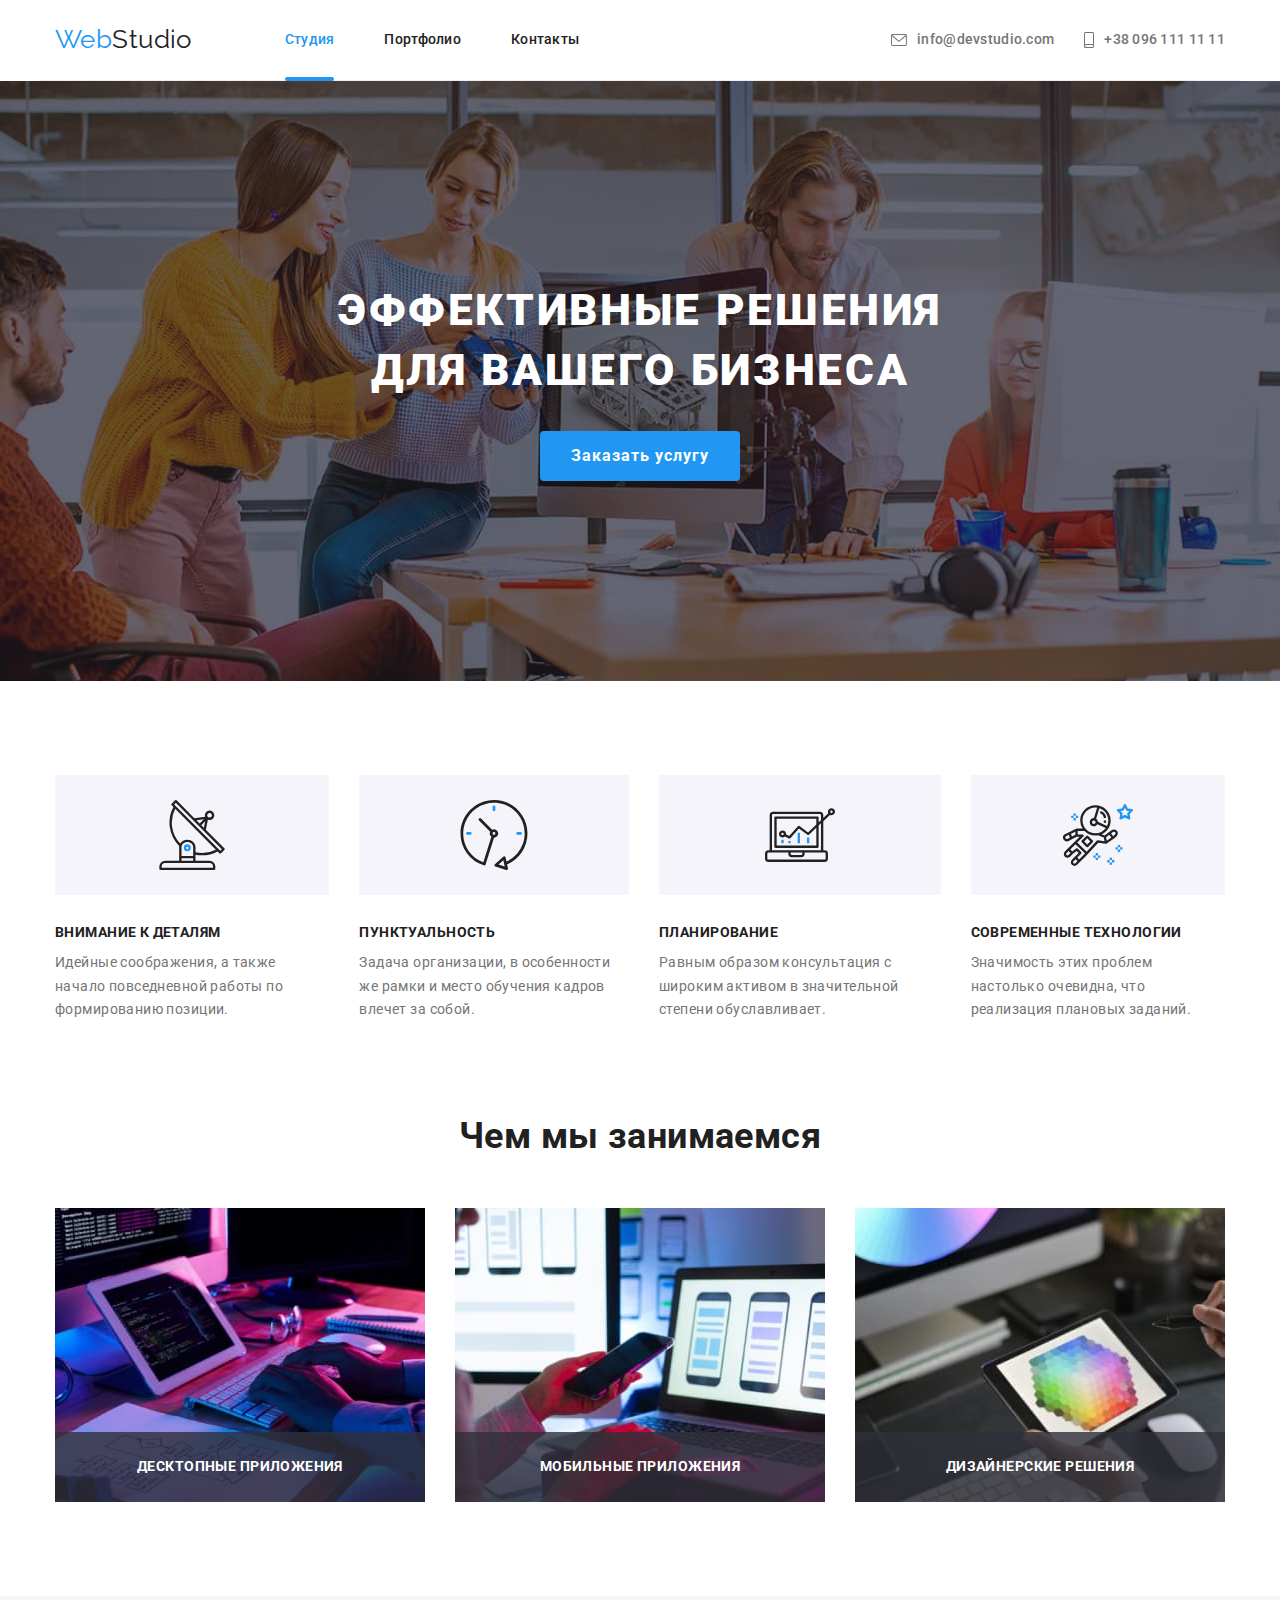
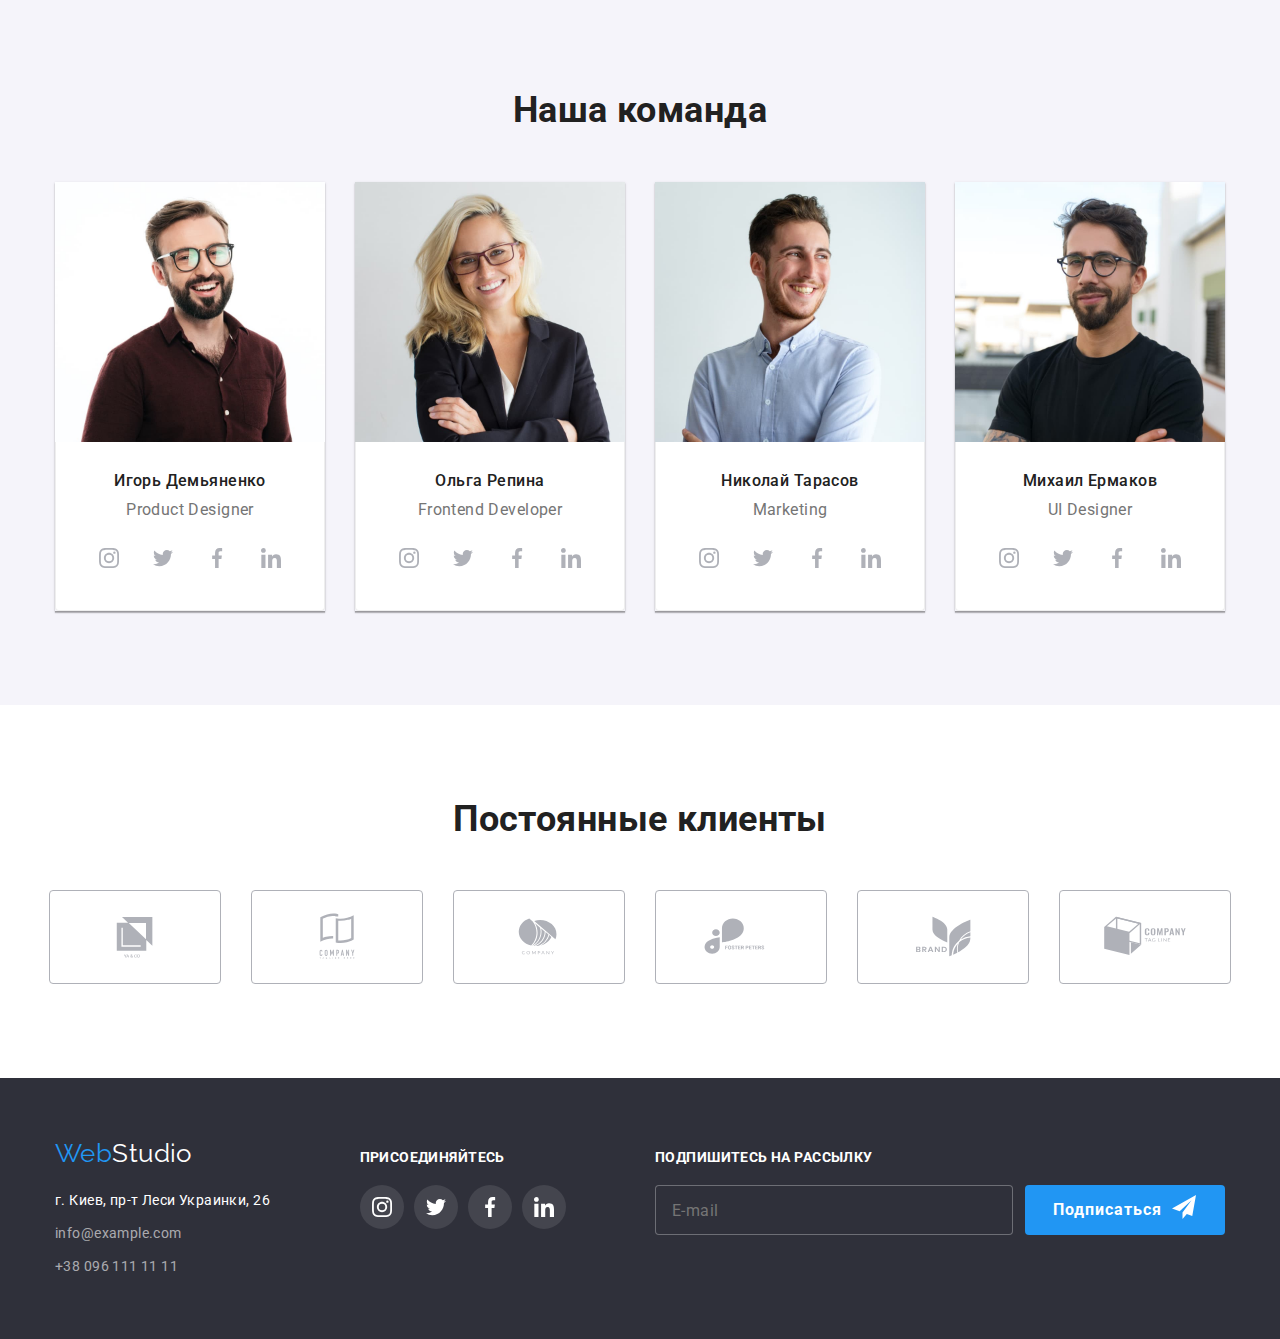
==== index.html @ 9ead5c10 "bem" ====
<!DOCTYPE html>
<html lang="ru">
  <head>
    <meta charset="UTF-8" />
    <meta http-equiv="X-UA-Compatible" content="IE=edge" />
    <meta name="viewport" content="width=device-width, initial-scale=1.0" />
    <title>Студия</title>
    <!-- Шрифты -->
    <link rel="preconnect" href="https://fonts.googleapis.com" />
    <link rel="preconnect" href="https://fonts.gstatic.com" crossorigin />
    <link
      href="https://fonts.googleapis.com/css2?family=Raleway:wght@700&family=Roboto:wght@400;500;700;900&display=swap"
      rel="stylesheet"
    />
    <!-- Нормализация -->
    <link
      rel="stylesheet"
      href="https://cdnjs.cloudflare.com/ajax/libs/modern-normalize/1.1.0/modern-normalize.min.css"
    />
    <!-- Стили -->
    <link rel="stylesheet" href="./css/styles.css" />
  </head>
  <body>
    <header>
      <div class="container page__header">
        <nav class="nav">
          <a href="./index.html" class="header__logo logo"
            >Web<span class="header__studio">Studio </span>
          </a>
          <ul class="nav__list">
            <li class="nav__item">
              <a href="./index.html" class="nav__link current">Студия</a>
            </li>
            <li class="nav__item">
              <a href="./portfolio.html" class="nav__link">Портфолио</a>
            </li>
            <li class="nav__item">
              <a href="#" class="nav__link">Контакты</a>
            </li>
          </ul>
        </nav>
        <ul class="contact">
          <li class="contact__item">
            <a class="contact__link" href="mailto:info@devstudio.com">
              <svg class="contact__icon" width="16" height="12">
                <use href="./images/icons.svg#icon-envelope"></use>
              </svg>
              info@devstudio.com</a
            >
          </li>
          <li class="contact__item">
            <a class="contact__link" href="tel:+380961111111">
              <svg class="contact__icon" width="10" height="16">
                <use href="./images/icons.svg#icon-sphone"></use>
              </svg>
              +38 096 111 11 11</a
            >
          </li>
        </ul>
      </div>
    </header>
    <main>
      <section class="section hero">
        <h1 class="hero__title">Эффективные решения для вашего бизнеса</h1>
        <button class="button__order button" data-modal-open type="button">
          Заказать услугу
        </button>
      </section>
      <section class="section peculiarities">
        <div class="container">
          <h2 class="visually-hidden">Особенности</h2>
          <!-- скрыт заголовок -->
          <ul class="peculiarities__list">
            <li class="peculiarities__item">
              <div class="peculiarities__box">
                <svg width="70" height="70">
                  <use href="./images/icons.svg#icon-antenna"></use>
                </svg>
              </div>
              <h3 class="peculiarities__title">Внимание к деталям</h3>
              <p class="peculiarities__par">
                Идейные соображения, а также начало повседневной работы по
                формированию позиции.
              </p>
            </li>

            <li class="peculiarities__item">
              <div class="peculiarities__box">
                <svg width="70" height="70">
                  <use href="./images/icons.svg#icon-clock"></use>
                </svg>
              </div>
              <h3 class="peculiarities__title">Пунктуальность</h3>
              <p class="peculiarities__par">
                Задача организации, в особенности же рамки и место обучения
                кадров влечет за собой.
              </p>
            </li>

            <li class="peculiarities__item">
              <div class="peculiarities__box">
                <svg width="70" height="70">
                  <use href="./images/icons.svg#icon-diagram"></use>
                </svg>
              </div>
              <h3 class="peculiarities__title">Планирование</h3>
              <p class="peculiarities__par">
                Равным образом консультация с широким активом в значительной
                степени обуславливает.
              </p>
            </li>

            <li class="peculiarities__item">
              <div class="peculiarities__box">
                <svg width="70" height="70">
                  <use href="./images/icons.svg#icon-astronaut"></use>
                </svg>
              </div>
              <h3 class="peculiarities__title">Современные технологии</h3>
              <p class="peculiarities__par">
                Значимость этих проблем настолько очевидна, что реализация
                плановых заданий.
              </p>
            </li>
          </ul>
        </div>
      </section>
      <section class="section">
        <div class="container">
          <h2 class="title">Чем мы занимаемся</h2>
          <ul class="doing__list">
            <li class="doing__item">
              <div class="doing__thumb">
                <img
                  src="./images/one.jpg"
                  alt="крупный план, изображение, программист работающий в офисе"
                  width="370"
                />
                <div class="doing__caption">
                  <h3 class="doing__name">Десктопные приложения</h3>
                </div>
              </div>
            </li>

            <li class="doing__item">
              <div class="doing__thumb">
                <img
                  src="./images/two.jpg"
                  alt="дизайнеры разрабатывают приложение на смартфоны"
                  width="370"
                />
                <div class="doing__caption">
                  <h3 class="doing__name">Мобильные приложения</h3>
                </div>
              </div>
            </li>
            <li class="doing__item">
              <div class="doing__thumb">
                <img
                  src="./images/three.jpg"
                  alt="креативный художник с работает выбором цвета на планшете"
                  width="370"
                />
                <div class="doing__caption">
                  <h3 class="doing__name">Дизайнерские решения</h3>
                </div>
              </div>
            </li>
          </ul>
        </div>
      </section>
      <section class="section employee">
        <div class="container">
          <h2 class="title">Наша команда</h2>
          <ul class="employee__list">
            <li class="employee__item">
              <img src="./images/person-one.jpg" alt="фото" width="270" />
              <div class="employee__caption">
                <h3 class="employee__name">Игорь Демьяненко</h3>
                <p class="employee__position">Product Designer</p>

                <ul class="social__list">
                  <li class="social__item">
                    <a class="social__link" href="#">
                      <svg class="social__icon instagram">
                        <use href="./images/icons.svg#icon-instagram"></use>
                      </svg>
                    </a>
                  </li>
                  <li class="social__item">
                    <a class="social__link" href="#">
                      <svg class="social__icon twitter">
                        <use href="./images/icons.svg#icon-twitter"></use>
                      </svg>
                    </a>
                  </li>
                  <li class="social__item">
                    <a class="social__link" href="#">
                      <svg class="social__icon facebook">
                        <use href="./images/icons.svg#icon-facebook"></use>
                      </svg>
                    </a>
                  </li>
                  <li class="social__item">
                    <a class="social__link" href="#">
                      <svg class="social__icon linkedin">
                        <use href="./images/icons.svg#icon-linkedin"></use>
                      </svg>
                    </a>
                  </li>
                </ul>
              </div>
            </li>
            <li class="employee__item">
              <img src="./images/person-two.jpg" alt="фото" width="270" />
              <div class="employee__caption">
                <h3 class="employee__name">Ольга Репина</h3>
                <p class="employee__position">Frontend Developer</p>
                <ul class="social__list">
                  <li class="social__item">
                    <a class="social__link" href="#">
                      <svg class="social__icon instagram">
                        <use href="./images/icons.svg#icon-instagram"></use>
                      </svg>
                    </a>
                  </li>
                  <li class="social__item">
                    <a class="social__link" href="#">
                      <svg class="social__icon twitter">
                        <use href="./images/icons.svg#icon-twitter"></use>
                      </svg>
                    </a>
                  </li>
                  <li class="social__item">
                    <a class="social__link" href="#">
                      <svg class="social__icon facebook">
                        <use href="./images/icons.svg#icon-facebook"></use>
                      </svg>
                    </a>
                  </li>
                  <li class="social__item">
                    <a class="social__link" href="#">
                      <svg class="social__icon linkedin">
                        <use href="./images/icons.svg#icon-linkedin"></use>
                      </svg>
                    </a>
                  </li>
                </ul>
              </div>
            </li>
            <li class="employee__item">
              <img src="./images/person-three.jpg" alt="фото" width="270" />
              <div class="employee__caption">
                <h3 class="employee__name">Николай Тарасов</h3>
                <p class="employee__position">Marketing</p>
                <ul class="social__list">
                  <li class="social__item">
                    <a class="social__link" href="#">
                      <svg class="social__icon instagram">
                        <use href="./images/icons.svg#icon-instagram"></use>
                      </svg>
                    </a>
                  </li>
                  <li class="social__item">
                    <a class="social__link" href="#">
                      <svg class="social__icon twitter">
                        <use href="./images/icons.svg#icon-twitter"></use>
                      </svg>
                    </a>
                  </li>
                  <li class="social__item">
                    <a class="social__link" href="#">
                      <svg class="social__icon facebook">
                        <use href="./images/icons.svg#icon-facebook"></use>
                      </svg>
                    </a>
                  </li>
                  <li class="social__item">
                    <a class="social__link" href="#">
                      <svg class="social__icon linkedin">
                        <use href="./images/icons.svg#icon-linkedin"></use>
                      </svg>
                    </a>
                  </li>
                </ul>
              </div>
            </li>
            <li class="employee__item">
              <img src="./images/person-four.jpg" alt="фото" width="270" />
              <div class="employee__caption">
                <h3 class="employee__name">Михаил Ермаков</h3>
                <p class="employee__position">UI Designer</p>
                <ul class="social__list">
                  <li class="social__item">
                    <a class="social__link" href="#">
                      <svg class="social__icon instagram">
                        <use href="./images/icons.svg#icon-instagram"></use>
                      </svg>
                    </a>
                  </li>
                  <li class="social__item">
                    <a class="social__link" href="#">
                      <svg class="social__icon twitter">
                        <use href="./images/icons.svg#icon-twitter"></use>
                      </svg>
                    </a>
                  </li>
                  <li class="social__item">
                    <a class="social__link" href="#">
                      <svg class="social__icon facebook">
                        <use href="./images/icons.svg#icon-facebook"></use>
                      </svg>
                    </a>
                  </li>
                  <li class="social__item">
                    <a class="social__link" href="#">
                      <svg class="social__icon linkedin">
                        <use href="./images/icons.svg#icon-linkedin"></use>
                      </svg>
                    </a>
                  </li>
                </ul>
              </div>
            </li>
          </ul>
        </div>
      </section>
      <section class="section client">
        <h2 class="title">Постоянные клиенты</h2>
        <ul class="client__list">
          <li class="client__item">
            <a class="client__link" href="#">
              <svg class="client__icon">
                <use href="./images/icons.svg#icon-logo-one"></use>
              </svg>
            </a>
          </li>
          <li class="client__item">
            <a class="client__link" href="#">
              <svg class="client__icon">
                <use href="./images/icons.svg#icon-logo-two"></use>
              </svg>
            </a>
          </li>
          <li class="client__item">
            <a class="client__link" href="#">
              <svg class="client__icon">
                <use href="./images/icons.svg#icon-logo-three"></use>
              </svg>
            </a>
          </li>
          <li class="client__item">
            <a class="client__link" href="#">
              <svg class="client__icon">
                <use href="./images/icons.svg#icon-logo-five"></use>
              </svg>
            </a>
          </li>
          <li class="client__item">
            <a class="client__link" href="#">
              <svg class="client__icon">
                <use href="./images/icons.svg#icon-logo-four"></use>
              </svg>
            </a>
          </li>
          <li class="client__item">
            <a class="client__link" href="#">
              <svg class="client__icon">
                <use href="./images/icons.svg#icon-logo-six"></use>
              </svg>
            </a>
          </li>
        </ul>
      </section>
    </main>
    <footer class="section footer">
      <div class="container basement">
        <div class="info">
          <a href="./index.html" class="logo"
            >Web<span class="basement-studio">Studio</span>
          </a>
          <address>
            <ul class="info__list">
              <li class="info__item">
                <a
                  class="info__link"
                  href="https://goo.gl/maps/kv4M4T3cow1a3KDr5"
                  >г. Киев, пр-т Леси Украинки, 26</a
                >
              </li>
              <li class="info__item">
                <a class="info__contact" href="mailto:info@example.com"
                  >info@example.com</a
                >
              </li>
              <li class="info__item">
                <a class="info__contact" href="tel:+380961111111"
                  >+38 096 111 11 11</a
                >
              </li>
            </ul>
          </address>
        </div>
        <div class="social">
          <strong class="basement__title">присоединяйтесь</strong>
          <ul class="social__list">
            <li class="social__item">
              <a class="social__link social__link--footer" href="#">
                <svg class="social__icon instagram">
                  <use href="./images/icons.svg#icon-instagram"></use>
                </svg>
              </a>
            </li>
            <li class="social__item">
              <a class="social__link social__link--footer" href="#">
                <svg class="social__icon twitter">
                  <use href="./images/icons.svg#icon-twitter"></use>
                </svg>
              </a>
            </li>
            <li class="social__item">
              <a class="social__link social__link--footer" href="#">
                <svg class="social__icon facebook">
                  <use href="./images/icons.svg#icon-facebook"></use>
                </svg>
              </a>
            </li>
            <li class="social__item">
              <a class="social__link social__link--footer" href="#">
                <svg class="social__icon linkedin">
                  <use href="./images/icons.svg#icon-linkedin"></use>
                </svg>
              </a>
            </li>
          </ul>
        </div>
        <div class="subscribe">
          <strong class="basement__title">Подпишитесь на рассылку</strong>
          <form class="subscribe__form">
            <label>
              <input
                placeholder="E-mail"
                type="email"
                class="subscribe__input"
              />
            </label>
            <button type="submit" class="button subscribe__button">
              Подписаться
              <svg class="subscribe__send">
                <use href="./images/icons.svg#icon-send"></use>
              </svg>
            </button>
          </form>
        </div>
      </div>
    </footer>
    <div class="backdrop is-hidden" data-modal>
      <div class="modal">
        <button data-modal-close class="modal__close button-close">
          <svg class="modal__icon close">
            <use href="./images/icons.svg#icon-close-black-one"></use>
          </svg>
        </button>
        <form class="form">
          <strong class="form__header">
            Оставьте свои данные, мы вам перезвоним</strong
          >
          <div class="form__field">
            <label class="form__label">
              Имя
              <input class="form__input" type="text" name="name" />
              <svg class="form__icon">
                <use href="./images/icons.svg#icon-person-black"></use>
              </svg>
            </label>
          </div>
          <div class="form__field">
            <label class="form__label">
              Телефон
              <input class="form__input" type="tel" name="tel" />
              <svg class="form__icon">
                <use href="./images/icons.svg#icon-phone-black"></use>
              </svg>
            </label>
          </div>
          <div class="form__field">
            <label class="form__label">
              Почта
              <input class="form__input" type="email" name="mail" />
              <svg class="form__icon">
                <use href="./images/icons.svg#icon-email-black"></use>
              </svg>
            </label>
          </div>
          <div class="form__field">
            <label class="form__label"
              >Комментарий
              <textarea
                class="form__input form__input--comment"
                name="comment"
                rows="1"
                placeholder="Введите текст"
              ></textarea>
            </label>
          </div>
          <div class="check">
            <label class="check__label">
              <input class="check__input" type="checkbox" name="checkbox" />
              Соглашаюсь с рассылкой и принимаю
              <a class="chec__link" href="#"> Условия договора</a>
              <span class="check__icon"></span>
            </label>
          </div>
          <button type="submit" class="button button__submit">Отправить</button>
        </form>
      </div>
    </div>
    <script src="./modal.js"></script>
  </body>
</html>
---- css/styles.css ----
/* ------------------------------------------- */
:root {
  --general-text-color: #757575;
  --link-hover-color: #2196f3;
  --tit-text-color: #212121;
  --white-text-color: #FFFFFF;
  --bcg-filtr-color:#F5F4FA;
  --bg-color-second:#2F303A;
  --background-color-hover: #188CE8;
  --border-color: #eeeeee;
  --social-network: #AFB1B8;
  --contact-text-color:rgba(255, 255, 255, 0.6);
  --social-network-bcg:rgba(255, 255, 255, 0.1);
  --doing-bcg:rgba(47, 48, 58, 0.8);
  --project-bcg:rgba(33, 150, 243, 0.9);
  --input-bcg:rgba(255, 255, 255, 0.3);
}
/* ------------------------------------------- */
/* Сброс стилей */
h1,h2,h3,h4,p,ul {
  margin: 0;
  padding: 0;
}
ul {
  list-style: none;
  font-style: normal;
}
a {
  text-decoration: none;
}
img {
  display: block;
  max-width: 100%;
  height: auto;
}
/* Сброс стилей */
/* ------------------------------------------- */
body {
  background-color: var(--white-text-color);
  font-family: Roboto, sans-serif;
  letter-spacing: 0.03em;
  color: var(--general-text-color);
  font-size: 14px;
}
/* ------------------------------------------- */
.container {
  margin: 0 auto;
  width: 1200px;
  padding-left: 15px;
  padding-right: 15px;
}
.title {
  font-weight: 700;
  font-size: 36px;
  line-height: 1.16;
  text-align: center;
  color: var(--tit-text-color);
}
.section {
  max-width: 1600px;
  margin-left: auto;
  margin-right: auto;
  padding-top: 94px;
  padding-bottom: 94px;
}
.visually-hidden {
  position: absolute;
  width: 1px;
  height: 1px;
  margin: -1px;
  padding: 0;
  overflow: hidden;
  border: 0;
  clip: rect(0 0 0 0);
}


/* ------------------------------------------- */
/* Hedder */
.page__header {
  display: flex;
  max-width: 1600px;
  padding-top: 0px;
  padding-bottom: 0px;
  margin-left: auto;
  margin-right: auto;
  border-bottom:var(--border-color) solid 1px;
}
.nav {
  display: flex;
}
.header__logo {
  padding-top: 24px;
  padding-bottom: 25px;
  margin-right: 93px;
}

/* общие стили лого */
.logo {
  font-family: Raleway, sans-serif;
  font-size: 26px;
  line-height: 1.19;
  color: var(--link-hover-color);
}
.header__studio {
  color: var(--tit-text-color);
}
.basement-studio {
  color: var(--white-text-color);
}
/*  */


.nav__list {
  display: flex;
}
.nav__item:not(:first-child) {
  margin-left: 50px;
}
.nav__link {
  display: flex;
  padding-top: 32px;
  padding-bottom: 32px;
  letter-spacing: 0.02em;
  font-weight: 500;
  line-height: 1.14;
  color: var(--tit-text-color);
  transition: color 250ms cubic-bezier(0.4, 0, 0.2, 1);
}
.nav__link:hover,
.nav__link:focus {
  color: var(--link-hover-color);
}
.current {
  color: var(--link-hover-color);
  position: relative;
}
.current::after {
  content: "";
  position: absolute;
  bottom: -1px;
  left: 0;
  width: 100%;
  height: 4px;
  background-color: var(--link-hover-color);
  border-radius: 2px;
}
.contact {
  display: flex;
  margin-left: auto;
}
.contact__item:last-child {
  margin-left: 30px;
}
.contact__link{
  display: flex;
  align-items: center;
  padding-top: 32px;
  padding-bottom: 32px;
  letter-spacing: 0.02em;
  font-weight: 500;
  line-height: 1.14;
  transition: color 250ms cubic-bezier(0.4, 0, 0.2, 1);
  color: var(--general-text-color);
}
.contact__link:hover,
.contact__link:focus {
  color: var(--link-hover-color);
}
.contact__icon {
  fill: currentColor;
  margin-right: 10px;
}
/* Hedder */
/* ------------------------------------------- */
/* Backdrop */
.backdrop {
  position: fixed;
  width: 100%;
  height: 100%;
  top: 0;
  left: 0;
  background-color: rgba(0, 0, 0, 0.2);
  opacity: 1;
  transform: scale(1);
  z-index: 1;
  transition: transform 250ms cubic-bezier(0.4, 0, 0.2, 1), 
visibility 250ms cubic-bezier(0.4, 0, 0.2, 1),
opacity 250ms cubic-bezier(0.4, 0, 0.2, 1);
}
.is-hidden {
  visibility: hidden;
  opacity: 0;
  transform: scale(0);
  pointer-events: none;
}
.modal {
  position: absolute;
  display: block;
  top: 50%;
  left: 50%;
  transform: translate(-50%, -50%);
  padding: 40px;

  min-width: 528px;
  box-shadow: 0px 1px 3px rgba(0, 0, 0, 0.12),
  0px 1px 1px rgba(0, 0, 0, 0.14),
  0px 2px 1px rgba(0, 0, 0, 0.2);
  border-radius: 4px;
  background-color: var(--white-text-color);

}
.modal__close {
  position: absolute;
  padding: 0;
  right: 8px;
  top: 8px;
  width: 30px;
  height: 30px;
  cursor: pointer;
  background-color: var(--white-text-color);
  border: 1px solid rgba(0, 0, 0, 0.1);
  border-radius: 50%;
}

.modal__icon {
  width: 11px;
  height: 11px;
  fill: black;
  transition: fill 250ms cubic-bezier(0.4, 0, 0.2, 1);
}

.modal__close:hover .modal__icon,
.modal__close:focus .modal__icon {
  fill: var(--link-hover-color);
}

.form__header {
  display: block;
  padding-left: 4px;
  font-weight: 700;
  font-size: 20px;
  line-height: 1.15;
  color: var(--tit-text-color);
}
.form__field {
  display: block;
  position: relative;

}
.form__input {
  width: 100%;
  padding-top: 12px;
  padding-bottom: 12px;
  padding-left: 42px;
  margin-top: 4px;
  border: 1px solid rgba(33, 33, 33, 0.2);
  border-radius: 4px;
}
.form__input:focus {
  border: 1px solid var(--link-hover-color);
  outline: var(--link-hover-color);
  cursor: pointer;
}
.form__label {
  display: block;
  margin-top: 10px;
  font-size: 12px;
  line-height: 1.16;
  letter-spacing: 0.01em;
}
.form__icon {
  fill: var(--tit-text-color);
  position: absolute;
  top: 29px;
  left: 15px;
  width: 18px;
  height: 18px;
}
.form__input:focus + .form__icon {
  fill: var(--link-hover-color);
}
.form__input--comment {
  display: block;
  padding-left: 16px;
  padding-right: 16px;
  resize: none;
  height: 120px;
}
.form__input--comment::placeholder {
  font-size: 12px;
  line-height: 1.16;
  letter-spacing: 0.01em;
  color: rgba(117, 117, 117, 0.5);
}
.check {
position: relative;
display: flex;
margin-top: 20px;
margin-bottom: 30px;
}
.check__label {
  line-height: 1.71;
  margin-left: 30px;
}
.chec__link {
  color: var(--link-hover-color);
  text-decoration: underline;
}
.check__input {
  position: absolute;
  width: 1px;
  height: 1px;
  margin: -1px;
  padding: 0;
  overflow: hidden;
  border: 0;
  clip: rect(0 0 0 0);
}
.check__icon {
  position: absolute;
  display: block;
  width: 16px;
  height: 15px;
  top: 4px;
  left: 9px;
  background-size: cover;
  background-position:center;
  background-origin: border-box;
  background-image: url(../images/border.svg);
  transition: background-image 250ms cubic-bezier(0.4, 0, 0.2, 1);
}
.check__input:checked ~ .check__icon{
border-color: transparent;
background-image: url(../images/check1.svg);
}


/* Backdrop */
/* ------------------------------------------- */
/* Section one */
.hero {
  background-color: var(--bg-color-second);
  background-image: linear-gradient( to right,rgba(47, 48, 58, 0.4), rgba(47, 48, 58, 0.4)),url("../images/bcg-img.jpg");
  background-repeat: no-repeat;
  background-position: center;
  background-size: cover;
  text-align: center;
  padding-top: 200px;
  padding-bottom: 200px;
  max-width: 1600px;
}
.hero__title{
  margin: 0 auto 30px;
  width: 696px;
  font-weight: 900;
  font-size: 44px;
  line-height: 1.36;
  letter-spacing: 0.06em;
  text-transform: uppercase;
  color: var(--white-text-color);
}

/* Section one */
/* ------------------------------------------- */
/* Section two */
.peculiarities {
  padding-bottom: 0;
}
.peculiarities__list {
  display: flex;
  justify-content: center;
}
.peculiarities__title {
  margin-top: 30px;
  margin-bottom: 10px;
  font-weight: 700;
  line-height: 1.14;
  font-size: 14px;
  text-transform: uppercase;
  color: var(--tit-text-color);
}
.peculiarities__item:not(:last-child) {
  margin-right: 30px;
}
.peculiarities__box {
  display: flex;
  align-items: center;
  justify-content: center;
  height: 120px;
  background-color: var(--bcg-filtr-color);
}
.peculiarities__par {
  line-height: 1.71;
}
/* Section two */
/* ------------------------------------------- */
/* Section three */
.doing__list{
  display: flex;
  margin-top: 50px;
}
.doing__item {
  display: flex;
}
.doing__item:not(:last-child) {
  margin-right: 30px;
}
.doing__thumb {
  position: relative;
}
.doing__caption {
  position: absolute;
  bottom: 0;
  width: 100%;
  height: 70px;
  background-color: var(--doing-bcg);
  padding-top: 27px;
}
.doing__name {
  font-weight: 700;
  font-size: 14px;
  line-height: 1.14;
  text-align: center;
  text-transform: uppercase;
  color: var(--white-text-color);
}
/* Section three */
/* ------------------------------------------- */
/* Section four */
.employee {
  background-color: var(--bcg-filtr-color);
}
.employee__list {
  display: flex;
  flex-wrap: wrap;
  margin-top: 50px;
}
.employee__name, .employee__position{
  font-size: 16px;
  line-height: 1.18;
  text-align: center;
}
.employee__name {
  margin-bottom: 10px;
  font-weight: 500;
  color: var(--tit-text-color);
}
.employee__item:not(:last-child) {
  margin-right: 30px;
}
.employee__item {
box-shadow: 0px 1px 3px rgba(0, 0, 0, 0.12),
0px 1px 1px rgba(0, 0, 0, 0.14),
0px 2px 1px rgba(0, 0, 0, 0.2);
}

.employee__caption{
  background-color: var(--white-text-color);
  padding-top: 30px;
  padding-bottom: 30px;
  border-radius: 0px 0px 4px 4px;
  border-right: var(--border-color) solid 1px;
  border-bottom: var(--border-color) solid 1px;
  border-left: var(--border-color) solid 1px;
}
.employee__position {
  margin-bottom: 16px;
}

/* Section four */
/* ------------------------------------------- */
/* Section five */
.client__list{
  display: flex;
  justify-content: center;
  margin-top: 50px;
}
.client__link {
  display: flex;
  border-radius: 4px;
  border: 1px solid var(--social-network);
  color: var(--social-network);
  transition: color 250ms cubic-bezier(0.4, 0, 0.2, 1),
   border 250ms cubic-bezier(0.4, 0, 0.2, 1);
}
.client__link:hover,
.client__link:focus {
  border: 1px solid var(--link-hover-color);
  color: var(--link-hover-color);
}
.client__item:not(:last-child) {
  margin-right: 30px;
}
.client__icon {
  fill: currentColor;
  width: 170px;
  height: 92px;
}
/* Section five */
/* ------------------------------------------- */
/* Filtr */
.filtr {
  display: flex;
  justify-content: center;
  margin-bottom: 50px;
}
.filtr__item:not(:last-child) {
  margin-right: 8px;
}
.filtr__button {
  padding: 6px 22px;
  border-radius: 4px;
  border: none;
  cursor: pointer;
  font-family: Roboto,sans-serif;  
  font-weight: 500;
  font-size: 16px;
  line-height: 1.62;
  letter-spacing: 0.03em;
  background-color: var(--bcg-filtr-color);
  color: var(--tit-text-color);
  transition: color 250ms cubic-bezier(0.4, 0, 0.2, 1), 
  background-color 250ms cubic-bezier(0.4, 0, 0.2, 1), 
  box-shadow 250ms cubic-bezier(0.4, 0, 0.2, 1);
}
.filtr__button:hover,
.filtr__button:focus {
  background-color: var(--link-hover-color);
  color: var(--white-text-color);
  box-shadow: 0px 3px 1px rgba(0, 0, 0, 0.1), 0px 1px 2px rgba(0, 0, 0, 0.08), 0px 2px 2px rgba(0, 0, 0, 0.12);
}
/* Filtr */
/* ------------------------------------------- */
/* Project */

.project {
  display: flex;
  flex-wrap: wrap;
  margin-left: -30px;
  margin-top: -30px;
}
.project__item {
  margin-left: 30px;
  margin-top: 30px;
}
.project__name {
  margin-bottom: 4px;
  font-weight: 700;
  font-size: 18px;
  line-height: 2;
  letter-spacing: 0.06em;
  color: var(--tit-text-color);
}

.project__product {
  font-size: 16px;
  line-height: 1.88;
  color: var(--general-text-color);
}

.project__title {
  padding: 20px 24px;
  border-left: var(--border-color) solid 1px;
  border-right: var(--border-color) solid 1px;
  border-bottom: var(--border-color) solid 1px;
}
.project__link {
  display: block;
  transition: box-shadow 250ms cubic-bezier(0.4, 0, 0.2, 1);
}
.project__link:hover,
.project__link:focus {
  box-shadow: 0px 1px 1px rgba(0, 0, 0, 0.12),
  0px 4px 4px rgba(0, 0, 0, 0.06),
  1px 4px 6px rgba(0, 0, 0, 0.16);
}
.project__thumb {
  position: relative;
  overflow: hidden;
}
.project__back {
  position: absolute;
  padding: 63px 24px;
  top: 0;

  background-color: var(--project-bcg) ;
  color: var(--white-text-color);
  font-size: 18px;
  line-height: 1.56;

  transition: transform 500ms cubic-bezier(0.4, 0, 0.2, 1);
  transform: translateY(100%);
}
.project__link:hover .project__back,
.project__link:focus .project__back{
  transform: translateY(0);
}
/* Project */
/* ------------------------------------------- */
/* Footer */

.footer {
  background-color: var(--bg-color-second);
  padding-top: 60px;
  padding-bottom: 60px;
}
.basement {
  display: flex;
  align-items: baseline;
}
.basement__title {
  display: block;
  margin-bottom: 20px;
  font-weight: 700;
  line-height: 16px;
  text-transform: uppercase;
  color: var(--white-text-color);
}
.info__link {
  color: var(--white-text-color);
}
.info__list {
  margin-top: 20px;
  line-height: 1.71;
}
.info__item:not(:first-child) {
  margin-top: 9px;
}
.info__contact {
  color: var(--contact-text-color);
  transition: color 250ms cubic-bezier(0.4, 0, 0.2, 1);
}

.info__contact:hover,
.info__contact:focus {
  color: var(--link-hover-color);
}
.social {
  margin-left: auto; /* margin-left: 70px; */
}
.subscribe {
  margin-left: auto; /* margin-left: 93px; */
}
.subscribe__form {
  display: flex;
}
.subscribe__input {
  padding: 0 16px;
  margin-right: 12px;
  width: 358px;
  height: 50px;
  border-radius: 4px;
  border: 1px solid var(--input-bcg);
  color: var(--contact-text-color);
  font-family: 'Roboto';
  font-size: 16px;
  line-height: 1.25;
  letter-spacing: 0.03em;
  background-color:var(--bg-color-second);
}
.subscribe__input:focus {
  border: 1px solid var(--link-hover-color);
  outline: var(--link-hover-color);
  cursor: pointer;
}

.subscribe__send {
  margin-left: 10px;
  width:24px;
  height: 24px;
  fill:var(--white-text-color);
}

/* Footer */

/* ------------------------------------------- */

/* button  */

.button {
  width: 200px;
  height: 50px;
  border-radius: 4px;
  border: none;
  cursor: pointer;
  font-weight: 700;
  font-size: 16px;
  line-height: 1.88;
  letter-spacing: 0.06em;
  color: var(--white-text-color);
  background-color: var(--link-hover-color);
}
.button__order {
  transition: background-color 250ms cubic-bezier(0.4, 0, 0.2, 1);
}
.button__order:hover,
.button__order:focus {
  background-color: var(--background-color-hover);
}
.button__submit {
  display: block;
  margin: 0 auto;
}
.subscribe__button {
  display: flex;
  padding: 10px 28px;
}

/* социальные сети */
.social__icon {
  width: 20px;
  height: 20px;
}
.social__list {
  display: flex;
  justify-content: center;
}
.social__item:not(:last-child) {
  margin-right: 10px;
}
.social__link {
  display: flex;
  justify-content: center;
  align-items: center;
  width: 44px;
  height: 44px;
  border-radius: 50%;
  fill: var(--social-network);
  transition: fill 250ms cubic-bezier(0.4, 0, 0.2, 1),
    background-color 250ms cubic-bezier(0.4, 0, 0.2, 1);
}
.social__link:hover,
.social__link:focus {
  fill: var(--white-text-color);
  background-color: var(--link-hover-color);
}
.social__link--footer {
  fill: var(--white-text-color);
  background-color: var(--social-network-bcg);
  transition: background-color 250ms cubic-bezier(0.4, 0, 0.2, 1);
}
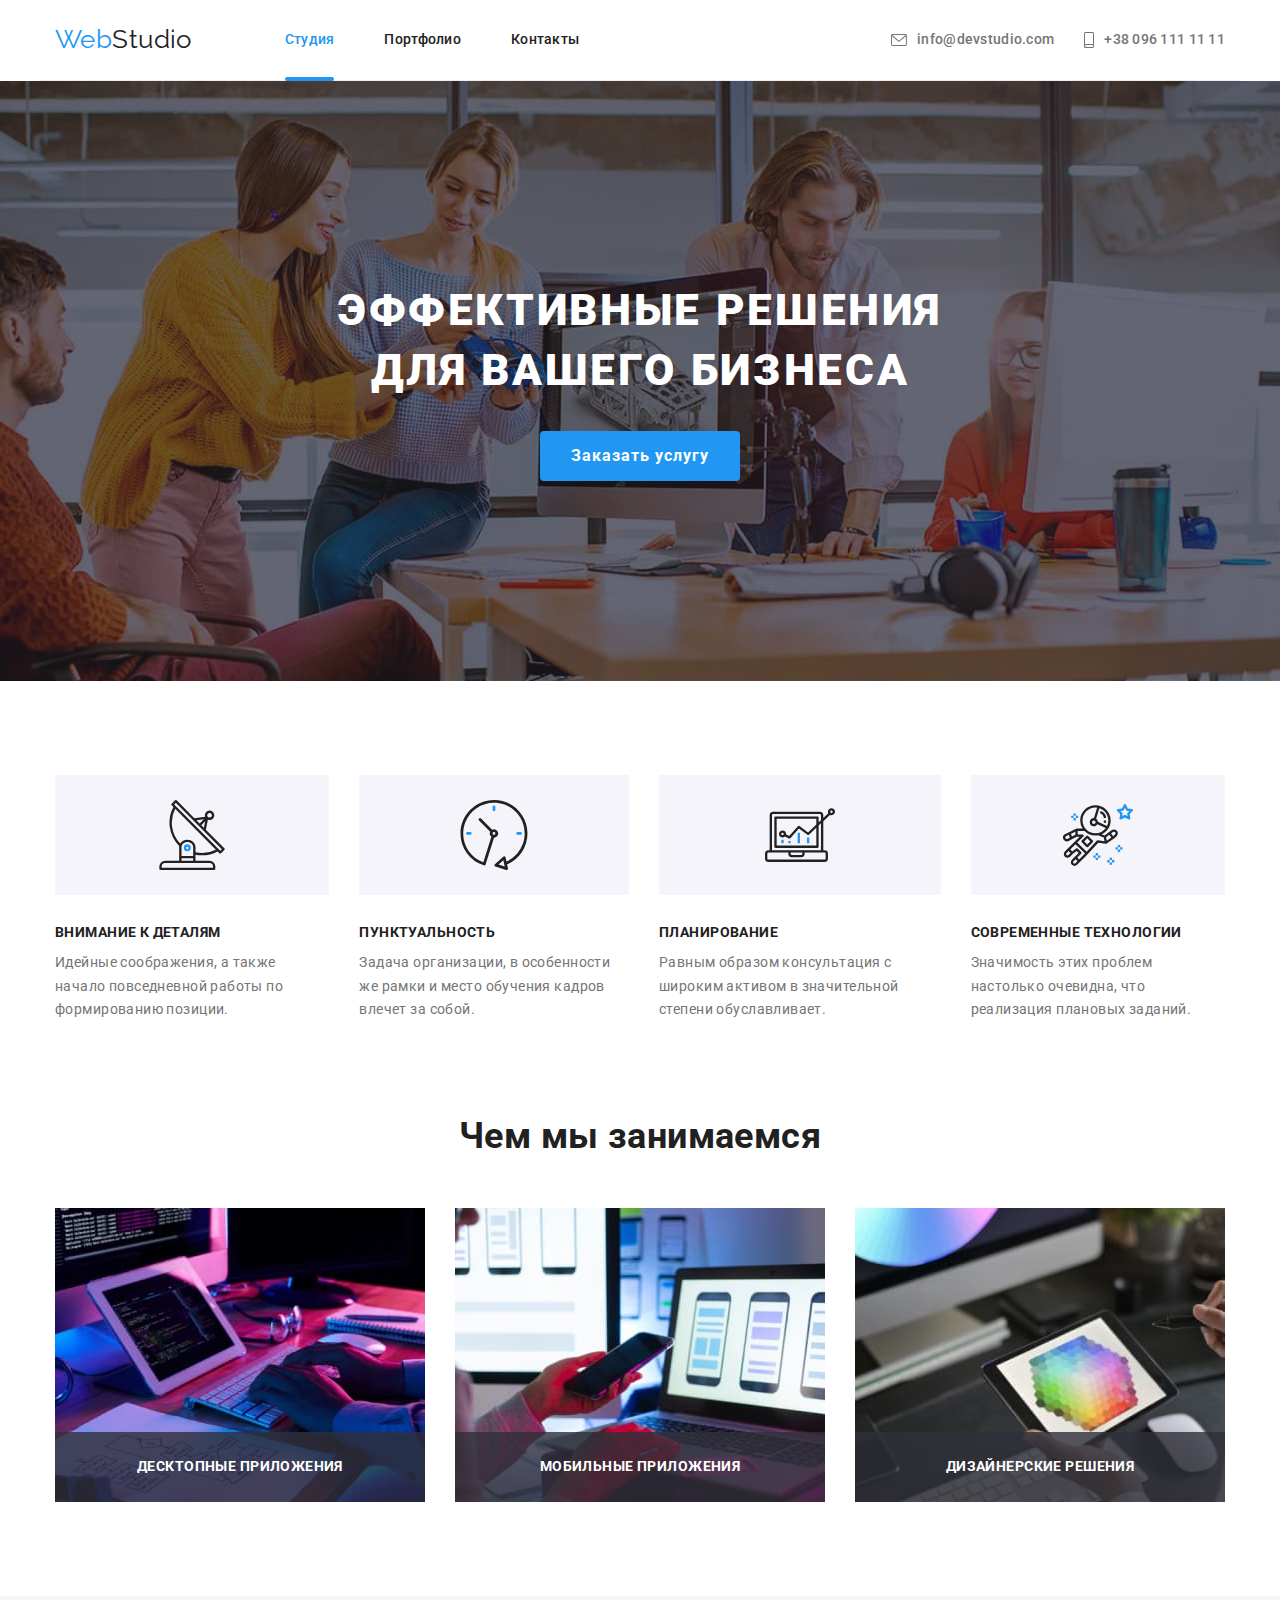
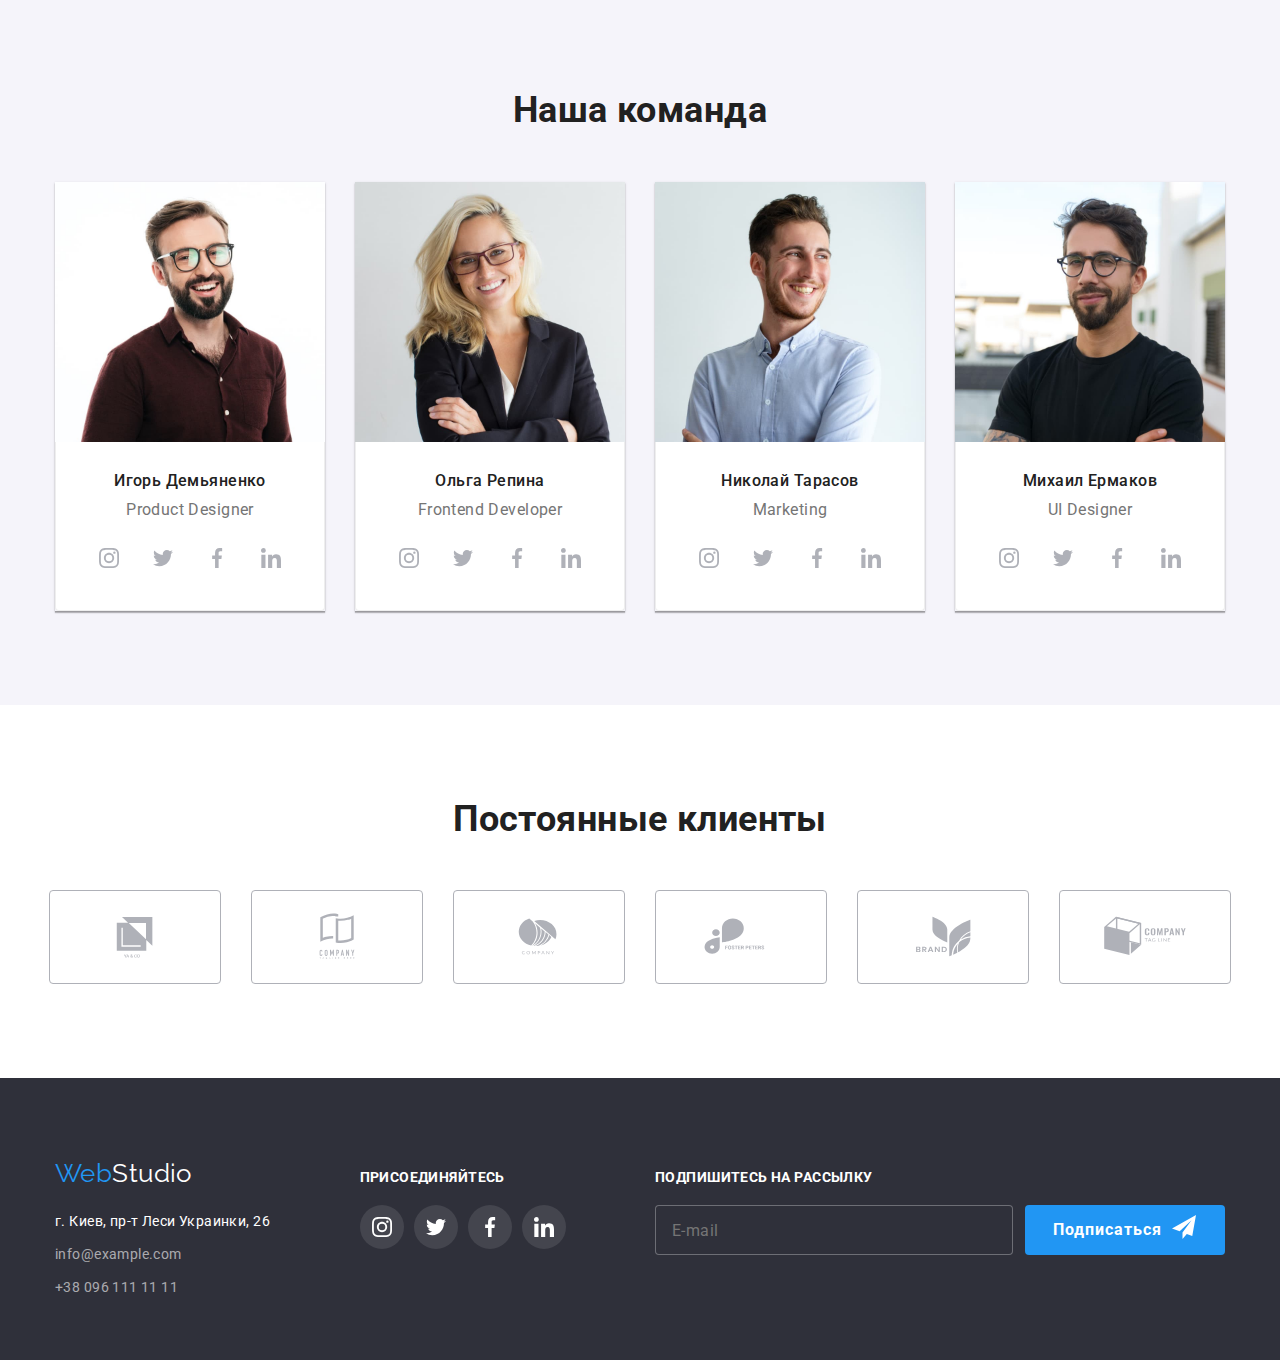
==== commit b5594755: "scss" ====
--- a/index.html
+++ b/index.html
@@ -18,16 +18,16 @@
       href="https://cdnjs.cloudflare.com/ajax/libs/modern-normalize/1.1.0/modern-normalize.min.css"
     />
     <!-- Стили -->
-    <link rel="stylesheet" href="./css/styles.css" />
+    <link rel="stylesheet" href="./css/main.min.css" />
   </head>
   <body>
     <header>
       <div class="container page__header">
-        <nav class="nav">
+        <nav class="navigation">
           <a href="./index.html" class="header__logo logo"
             >Web<span class="header__studio">Studio </span>
           </a>
-          <ul class="nav__list">
+          <ul class="nav">
             <li class="nav__item">
               <a href="./index.html" class="nav__link current">Студия</a>
             </li>
@@ -70,7 +70,7 @@
         <div class="container">
           <h2 class="visually-hidden">Особенности</h2>
           <!-- скрыт заголовок -->
-          <ul class="peculiarities__list">
+          <ul class="peculiarities">
             <li class="peculiarities__item">
               <div class="peculiarities__box">
                 <svg width="70" height="70">
@@ -128,7 +128,7 @@
       <section class="section">
         <div class="container">
           <h2 class="title">Чем мы занимаемся</h2>
-          <ul class="doing__list">
+          <ul class="doing">
             <li class="doing__item">
               <div class="doing__thumb">
                 <img
@@ -169,17 +169,17 @@
           </ul>
         </div>
       </section>
-      <section class="section employee">
+      <section class="section team">
         <div class="container">
           <h2 class="title">Наша команда</h2>
-          <ul class="employee__list">
+          <ul class="employee">
             <li class="employee__item">
               <img src="./images/person-one.jpg" alt="фото" width="270" />
               <div class="employee__caption">
                 <h3 class="employee__name">Игорь Демьяненко</h3>
                 <p class="employee__position">Product Designer</p>
 
-                <ul class="social__list">
+                <ul class="social">
                   <li class="social__item">
                     <a class="social__link" href="#">
                       <svg class="social__icon instagram">
@@ -216,7 +216,7 @@
               <div class="employee__caption">
                 <h3 class="employee__name">Ольга Репина</h3>
                 <p class="employee__position">Frontend Developer</p>
-                <ul class="social__list">
+                <ul class="social">
                   <li class="social__item">
                     <a class="social__link" href="#">
                       <svg class="social__icon instagram">
@@ -253,7 +253,7 @@
               <div class="employee__caption">
                 <h3 class="employee__name">Николай Тарасов</h3>
                 <p class="employee__position">Marketing</p>
-                <ul class="social__list">
+                <ul class="social">
                   <li class="social__item">
                     <a class="social__link" href="#">
                       <svg class="social__icon instagram">
@@ -290,7 +290,7 @@
               <div class="employee__caption">
                 <h3 class="employee__name">Михаил Ермаков</h3>
                 <p class="employee__position">UI Designer</p>
-                <ul class="social__list">
+                <ul class="social">
                   <li class="social__item">
                     <a class="social__link" href="#">
                       <svg class="social__icon instagram">
@@ -325,9 +325,9 @@
           </ul>
         </div>
       </section>
-      <section class="section client">
+      <section class="section">
         <h2 class="title">Постоянные клиенты</h2>
-        <ul class="client__list">
+        <ul class="client">
           <li class="client__item">
             <a class="client__link" href="#">
               <svg class="client__icon">
@@ -380,7 +380,7 @@
             >Web<span class="basement-studio">Studio</span>
           </a>
           <address>
-            <ul class="info__list">
+            <ul class="info">
               <li class="info__item">
                 <a
                   class="info__link"
@@ -401,9 +401,9 @@
             </ul>
           </address>
         </div>
-        <div class="social">
+        <div class="connect">
           <strong class="basement__title">присоединяйтесь</strong>
-          <ul class="social__list">
+          <ul class="social">
             <li class="social__item">
               <a class="social__link social__link--footer" href="#">
                 <svg class="social__icon instagram">
--- a/css/main.min.css
+++ b/css/main.min.css
@@ -0,0 +1,2 @@
+:root{--general-text-color: #757575;--link-hover-color: #2196f3;--tit-text-color: #212121;--white-text-color: #FFFFFF;--bcg-filtr-color: #F5F4FA;--bg-color-second: #2F303A;--background-color-hover: #188CE8;--border-color: #eeeeee;--social-network: #AFB1B8;--contact-text-color: rgba(255, 255, 255, 0.6);--social-network-bcg: rgba(255, 255, 255, 0.1);--doing-bcg: rgba(47, 48, 58, 0.8);--project-bcg: rgba(33, 150, 243, 0.9);--input-bcg: rgba(255, 255, 255, 0.3)}.visually-hidden{position:absolute;width:1px;height:1px;margin:-1px;padding:0;overflow:hidden;border:0;clip:rect(0 0 0 0)}h1,h2,h3,h4,p,ul{margin:0;padding:0}ul{list-style:none;font-style:normal}a{text-decoration:none}img{display:block;max-width:100%;height:auto}body{background-color:var(--white-text-color);font-family:Roboto, sans-serif;letter-spacing:0.03em;color:var(--general-text-color);font-size:14px}.container{margin:0 auto;width:1200px;padding-left:15px;padding-right:15px}.section{max-width:1600px;margin-left:auto;margin-right:auto;padding-top:94px;padding-bottom:94px}.title{font-weight:700;font-size:36px;line-height:1.16;text-align:center;color:var(--tit-text-color)}.page__header{display:-webkit-box;display:-ms-flexbox;display:flex;max-width:1600px;padding-top:0px;padding-bottom:0px;margin-left:auto;margin-right:auto;border-bottom:var(--border-color) solid 1px}.navigation{display:-webkit-box;display:-ms-flexbox;display:flex}.header__logo{padding-top:24px;padding-bottom:25px;margin-right:93px}.nav{display:-webkit-box;display:-ms-flexbox;display:flex}.nav__item:not(:first-child){margin-left:50px}.nav__link{display:-webkit-box;display:-ms-flexbox;display:flex;padding-top:32px;padding-bottom:32px;letter-spacing:0.02em;font-weight:500;line-height:1.14;color:var(--tit-text-color);-webkit-transition:color 250ms cubic-bezier(0.4, 0, 0.2, 1);transition:color 250ms cubic-bezier(0.4, 0, 0.2, 1)}.nav__link:hover,.nav__link:focus{color:var(--link-hover-color)}.current{color:var(--link-hover-color);position:relative}.current::after{content:"";position:absolute;bottom:-1px;left:0;width:100%;height:4px;background-color:var(--link-hover-color);border-radius:2px}.contact{display:-webkit-box;display:-ms-flexbox;display:flex;margin-left:auto}.contact__item:last-child{margin-left:30px}.contact__link{display:-webkit-box;display:-ms-flexbox;display:flex;-webkit-box-align:center;-ms-flex-align:center;align-items:center;padding-top:32px;padding-bottom:32px;letter-spacing:0.02em;font-weight:500;line-height:1.14;-webkit-transition:color 250ms cubic-bezier(0.4, 0, 0.2, 1);transition:color 250ms cubic-bezier(0.4, 0, 0.2, 1);color:var(--general-text-color)}.contact__link:hover,.contact__link:focus{color:var(--link-hover-color)}.contact__icon{fill:currentColor;margin-right:10px}.logo{font-family:Raleway, sans-serif;font-size:26px;line-height:1.19;color:var(--link-hover-color)}.header__studio{color:var(--tit-text-color)}.basement-studio{color:var(--white-text-color)}.hero{background-color:var(--bg-color-second);background-image:-webkit-gradient(linear, left top, right top, from(rgba(47,48,58,0.4)), to(rgba(47,48,58,0.4))),url("../images/bcg-img.jpg");background-image:linear-gradient(to right, rgba(47,48,58,0.4), rgba(47,48,58,0.4)),url("../images/bcg-img.jpg");background-repeat:no-repeat;background-position:center;background-size:cover;text-align:center;padding-top:200px;padding-bottom:200px;max-width:1600px}.hero__title{margin:0 auto 30px;width:696px;font-weight:900;font-size:44px;line-height:1.36;letter-spacing:0.06em;text-transform:uppercase;color:var(--white-text-color)}.backdrop{position:fixed;width:100%;height:100%;top:0;left:0;background-color:rgba(0,0,0,0.2);opacity:1;-webkit-transform:scale(1);transform:scale(1);z-index:1;-webkit-transition:visibility 250ms cubic-bezier(0.4, 0, 0.2, 1),opacity 250ms cubic-bezier(0.4, 0, 0.2, 1),-webkit-transform 250ms cubic-bezier(0.4, 0, 0.2, 1);transition:visibility 250ms cubic-bezier(0.4, 0, 0.2, 1),opacity 250ms cubic-bezier(0.4, 0, 0.2, 1),-webkit-transform 250ms cubic-bezier(0.4, 0, 0.2, 1);transition:transform 250ms cubic-bezier(0.4, 0, 0.2, 1),visibility 250ms cubic-bezier(0.4, 0, 0.2, 1),opacity 250ms cubic-bezier(0.4, 0, 0.2, 1);transition:transform 250ms cubic-bezier(0.4, 0, 0.2, 1),visibility 250ms cubic-bezier(0.4, 0, 0.2, 1),opacity 250ms cubic-bezier(0.4, 0, 0.2, 1),-webkit-transform 250ms cubic-bezier(0.4, 0, 0.2, 1)}.is-hidden{visibility:hidden;opacity:0;-webkit-transform:scale(0);transform:scale(0);pointer-events:none}.modal{position:absolute;display:block;top:50%;left:50%;-webkit-transform:translate(-50%, -50%);transform:translate(-50%, -50%);padding:40px;min-width:528px;-webkit-box-shadow:0px 1px 3px rgba(0,0,0,0.12),0px 1px 1px rgba(0,0,0,0.14),0px 2px 1px rgba(0,0,0,0.2);box-shadow:0px 1px 3px rgba(0,0,0,0.12),0px 1px 1px rgba(0,0,0,0.14),0px 2px 1px rgba(0,0,0,0.2);border-radius:4px;background-color:var(--white-text-color)}.modal__close{position:absolute;padding:0;right:8px;top:8px;width:30px;height:30px;cursor:pointer;background-color:var(--white-text-color);border:1px solid rgba(0,0,0,0.1);border-radius:50%}.modal__icon{width:11px;height:11px;fill:black;-webkit-transition:fill 250ms cubic-bezier(0.4, 0, 0.2, 1);transition:fill 250ms cubic-bezier(0.4, 0, 0.2, 1)}.modal__close:hover .modal__icon,.modal__close:focus .modal__icon{fill:var(--link-hover-color)}.form__header{display:block;padding-left:4px;font-weight:700;font-size:20px;line-height:1.15;color:var(--tit-text-color)}.form__field{display:block;position:relative}.form__input{width:100%;padding-top:12px;padding-bottom:12px;padding-left:42px;margin-top:4px;border:1px solid rgba(33,33,33,0.2);border-radius:4px}.form__input:focus{border:1px solid var(--link-hover-color);outline:var(--link-hover-color);cursor:pointer}.form__label{display:block;margin-top:10px;font-size:12px;line-height:1.16;letter-spacing:0.01em}.form__icon{fill:var(--tit-text-color);position:absolute;top:29px;left:15px;width:18px;height:18px}.form__input:focus+.form__icon{fill:var(--link-hover-color)}.form__input--comment{display:block;padding-left:16px;padding-right:16px;resize:none;height:120px}.form__input--comment::-webkit-input-placeholder{font-size:12px;line-height:1.16;letter-spacing:0.01em;color:rgba(117,117,117,0.5)}.form__input--comment:-ms-input-placeholder{font-size:12px;line-height:1.16;letter-spacing:0.01em;color:rgba(117,117,117,0.5)}.form__input--comment::-ms-input-placeholder{font-size:12px;line-height:1.16;letter-spacing:0.01em;color:rgba(117,117,117,0.5)}.form__input--comment::placeholder{font-size:12px;line-height:1.16;letter-spacing:0.01em;color:rgba(117,117,117,0.5)}.check{position:relative;display:-webkit-box;display:-ms-flexbox;display:flex;margin-top:20px;margin-bottom:30px}.check__label{line-height:1.71;margin-left:30px}.chec__link{color:var(--link-hover-color);text-decoration:underline}.check__input{position:absolute;width:1px;height:1px;margin:-1px;padding:0;overflow:hidden;border:0;clip:rect(0 0 0 0)}.check__icon{position:absolute;display:block;width:16px;height:15px;top:4px;left:9px;background-size:cover;background-position:center;background-origin:border-box;background-image:url(../images/border.svg);-webkit-transition:background-image 250ms cubic-bezier(0.4, 0, 0.2, 1);transition:background-image 250ms cubic-bezier(0.4, 0, 0.2, 1)}.check__input:checked ~ .check__icon{border-color:transparent;background-image:url(../images/check1.svg)}.peculiarities{padding-bottom:0}.peculiarities{display:-webkit-box;display:-ms-flexbox;display:flex;-webkit-box-pack:center;-ms-flex-pack:center;justify-content:center}.peculiarities__title{margin-top:30px;margin-bottom:10px;font-weight:700;line-height:1.14;font-size:14px;text-transform:uppercase;color:var(--tit-text-color)}.peculiarities__item:not(:last-child){margin-right:30px}.peculiarities__box{display:-webkit-box;display:-ms-flexbox;display:flex;-webkit-box-align:center;-ms-flex-align:center;align-items:center;-webkit-box-pack:center;-ms-flex-pack:center;justify-content:center;height:120px;background-color:var(--bcg-filtr-color)}.peculiarities__par{line-height:1.71}.doing{display:-webkit-box;display:-ms-flexbox;display:flex;margin-top:50px}.doing__item{display:-webkit-box;display:-ms-flexbox;display:flex}.doing__item:not(:last-child){margin-right:30px}.doing__thumb{position:relative}.doing__caption{position:absolute;bottom:0;width:100%;height:70px;background-color:var(--doing-bcg);padding-top:27px}.doing__name{font-weight:700;font-size:14px;line-height:1.14;text-align:center;text-transform:uppercase;color:var(--white-text-color)}.team{background-color:var(--bcg-filtr-color)}.employee{display:-webkit-box;display:-ms-flexbox;display:flex;-ms-flex-wrap:wrap;flex-wrap:wrap;margin-top:50px}.employee__name,.employee__position{font-size:16px;line-height:1.18;text-align:center}.employee__name{margin-bottom:10px;font-weight:500;color:var(--tit-text-color)}.employee__item:not(:last-child){margin-right:30px}.employee__item{-webkit-box-shadow:0px 1px 3px rgba(0,0,0,0.12),0px 1px 1px rgba(0,0,0,0.14),0px 2px 1px rgba(0,0,0,0.2);box-shadow:0px 1px 3px rgba(0,0,0,0.12),0px 1px 1px rgba(0,0,0,0.14),0px 2px 1px rgba(0,0,0,0.2)}.employee__caption{background-color:var(--white-text-color);padding-top:30px;padding-bottom:30px;border-radius:0px 0px 4px 4px;border-right:var(--border-color) solid 1px;border-bottom:var(--border-color) solid 1px;border-left:var(--border-color) solid 1px}.employee__position{margin-bottom:16px}.client{display:-webkit-box;display:-ms-flexbox;display:flex;-webkit-box-pack:center;-ms-flex-pack:center;justify-content:center;margin-top:50px}.client__link{display:-webkit-box;display:-ms-flexbox;display:flex;border-radius:4px;border:1px solid var(--social-network);color:var(--social-network);-webkit-transition:color 250ms cubic-bezier(0.4, 0, 0.2, 1),border 250ms cubic-bezier(0.4, 0, 0.2, 1);transition:color 250ms cubic-bezier(0.4, 0, 0.2, 1),border 250ms cubic-bezier(0.4, 0, 0.2, 1)}.client__link:hover,.client__link:focus{border:1px solid var(--link-hover-color);color:var(--link-hover-color)}.client__item:not(:last-child){margin-right:30px}.client__icon{fill:currentColor;width:170px;height:92px}.filtr{display:-webkit-box;display:-ms-flexbox;display:flex;-webkit-box-pack:center;-ms-flex-pack:center;justify-content:center;margin-bottom:50px}.filtr__item:not(:last-child){margin-right:8px}.filtr__button{padding:6px 22px;border-radius:4px;border:none;cursor:pointer;font-family:Roboto, sans-serif;font-weight:500;font-size:16px;line-height:1.62;letter-spacing:0.03em;background-color:var(--bcg-filtr-color);color:var(--tit-text-color);-webkit-transition:color 250ms cubic-bezier(0.4, 0, 0.2, 1),background-color 250ms cubic-bezier(0.4, 0, 0.2, 1),-webkit-box-shadow 250ms cubic-bezier(0.4, 0, 0.2, 1);transition:color 250ms cubic-bezier(0.4, 0, 0.2, 1),background-color 250ms cubic-bezier(0.4, 0, 0.2, 1),-webkit-box-shadow 250ms cubic-bezier(0.4, 0, 0.2, 1);transition:color 250ms cubic-bezier(0.4, 0, 0.2, 1),background-color 250ms cubic-bezier(0.4, 0, 0.2, 1),box-shadow 250ms cubic-bezier(0.4, 0, 0.2, 1);transition:color 250ms cubic-bezier(0.4, 0, 0.2, 1),background-color 250ms cubic-bezier(0.4, 0, 0.2, 1),box-shadow 250ms cubic-bezier(0.4, 0, 0.2, 1),-webkit-box-shadow 250ms cubic-bezier(0.4, 0, 0.2, 1)}.filtr__button:hover,.filtr__button:focus{background-color:var(--link-hover-color);color:var(--white-text-color);-webkit-box-shadow:0px 3px 1px rgba(0,0,0,0.1),0px 1px 2px rgba(0,0,0,0.08),0px 2px 2px rgba(0,0,0,0.12);box-shadow:0px 3px 1px rgba(0,0,0,0.1),0px 1px 2px rgba(0,0,0,0.08),0px 2px 2px rgba(0,0,0,0.12)}.project{display:-webkit-box;display:-ms-flexbox;display:flex;-ms-flex-wrap:wrap;flex-wrap:wrap;margin-left:-30px;margin-top:-30px}.project__item{margin-left:30px;margin-top:30px}.project__name{margin-bottom:4px;font-weight:700;font-size:18px;line-height:2;letter-spacing:0.06em;color:var(--tit-text-color)}.project__product{font-size:16px;line-height:1.88;color:var(--general-text-color)}.project__title{padding:20px 24px;border-left:var(--border-color) solid 1px;border-right:var(--border-color) solid 1px;border-bottom:var(--border-color) solid 1px}.project__link{display:block;-webkit-transition:-webkit-box-shadow 250ms cubic-bezier(0.4, 0, 0.2, 1);transition:-webkit-box-shadow 250ms cubic-bezier(0.4, 0, 0.2, 1);transition:box-shadow 250ms cubic-bezier(0.4, 0, 0.2, 1);transition:box-shadow 250ms cubic-bezier(0.4, 0, 0.2, 1), -webkit-box-shadow 250ms cubic-bezier(0.4, 0, 0.2, 1)}.project__link:hover,.project__link:focus{-webkit-box-shadow:0px 1px 1px rgba(0,0,0,0.12),0px 4px 4px rgba(0,0,0,0.06),1px 4px 6px rgba(0,0,0,0.16);box-shadow:0px 1px 1px rgba(0,0,0,0.12),0px 4px 4px rgba(0,0,0,0.06),1px 4px 6px rgba(0,0,0,0.16)}.project__thumb{position:relative;overflow:hidden}.project__back{position:absolute;padding:63px 24px;top:0;background-color:var(--project-bcg);color:var(--white-text-color);font-size:18px;line-height:1.56;-webkit-transition:-webkit-transform 500ms cubic-bezier(0.4, 0, 0.2, 1);transition:-webkit-transform 500ms cubic-bezier(0.4, 0, 0.2, 1);transition:transform 500ms cubic-bezier(0.4, 0, 0.2, 1);transition:transform 500ms cubic-bezier(0.4, 0, 0.2, 1), -webkit-transform 500ms cubic-bezier(0.4, 0, 0.2, 1);-webkit-transform:translateY(100%);transform:translateY(100%)}.project__link:hover .project__back,.project__link:focus .project__back{-webkit-transform:translateY(0);transform:translateY(0)}.footer{background-color:var(--bg-color-second);padding-top:60px;padding-bottom:60px}.basement{display:-webkit-box;display:-ms-flexbox;display:flex;-webkit-box-align:baseline;-ms-flex-align:baseline;align-items:baseline}.basement__title{display:block;margin-bottom:20px;font-weight:700;line-height:16px;text-transform:uppercase;color:var(--white-text-color)}.info{margin-top:20px;line-height:1.71}.info__link{color:var(--white-text-color)}.info__item:not(:first-child){margin-top:9px}.info__contact{color:var(--contact-text-color);-webkit-transition:color 250ms cubic-bezier(0.4, 0, 0.2, 1);transition:color 250ms cubic-bezier(0.4, 0, 0.2, 1)}.info__contact:hover,.info__contact:focus{color:var(--link-hover-color)}.connect{margin-left:auto}.subscribe{margin-left:auto}.subscribe__form{display:-webkit-box;display:-ms-flexbox;display:flex}.subscribe__input{padding:0 16px;margin-right:12px;width:358px;height:50px;border-radius:4px;border:1px solid var(--input-bcg);color:var(--contact-text-color);font-family:'Roboto';font-size:16px;line-height:1.25;letter-spacing:0.03em;background-color:var(--bg-color-second)}.subscribe__input:focus{border:1px solid var(--link-hover-color);outline:var(--link-hover-color);cursor:pointer}.subscribe__send{margin-left:10px;width:24px;height:24px;fill:var(--white-text-color)}.button{width:200px;height:50px;border-radius:4px;border:none;cursor:pointer;font-weight:700;font-size:16px;line-height:1.88;letter-spacing:0.06em;color:var(--white-text-color);background-color:var(--link-hover-color)}.button__order{-webkit-transition:background-color 250ms cubic-bezier(0.4, 0, 0.2, 1);transition:background-color 250ms cubic-bezier(0.4, 0, 0.2, 1)}.button__order:hover,.button__order:focus{background-color:var(--background-color-hover)}.button__submit{display:block;margin:0 auto}.subscribe__button{display:-webkit-box;display:-ms-flexbox;display:flex;padding:10px 28px}.social{display:-webkit-box;display:-ms-flexbox;display:flex;-webkit-box-pack:center;-ms-flex-pack:center;justify-content:center}.social__icon{width:20px;height:20px}.social__item:not(:last-child){margin-right:10px}.social__link{display:-webkit-box;display:-ms-flexbox;display:flex;-webkit-box-pack:center;-ms-flex-pack:center;justify-content:center;-webkit-box-align:center;-ms-flex-align:center;align-items:center;width:44px;height:44px;border-radius:50%;fill:var(--social-network);-webkit-transition:fill 250ms cubic-bezier(0.4, 0, 0.2, 1),background-color 250ms cubic-bezier(0.4, 0, 0.2, 1);transition:fill 250ms cubic-bezier(0.4, 0, 0.2, 1),background-color 250ms cubic-bezier(0.4, 0, 0.2, 1)}.social__link:hover,.social__link:focus{fill:var(--white-text-color);background-color:var(--link-hover-color)}.social__link--footer{fill:var(--white-text-color);background-color:var(--social-network-bcg);-webkit-transition:background-color 250ms cubic-bezier(0.4, 0, 0.2, 1);transition:background-color 250ms cubic-bezier(0.4, 0, 0.2, 1)}
+/*# sourceMappingURL=main.min.css.map */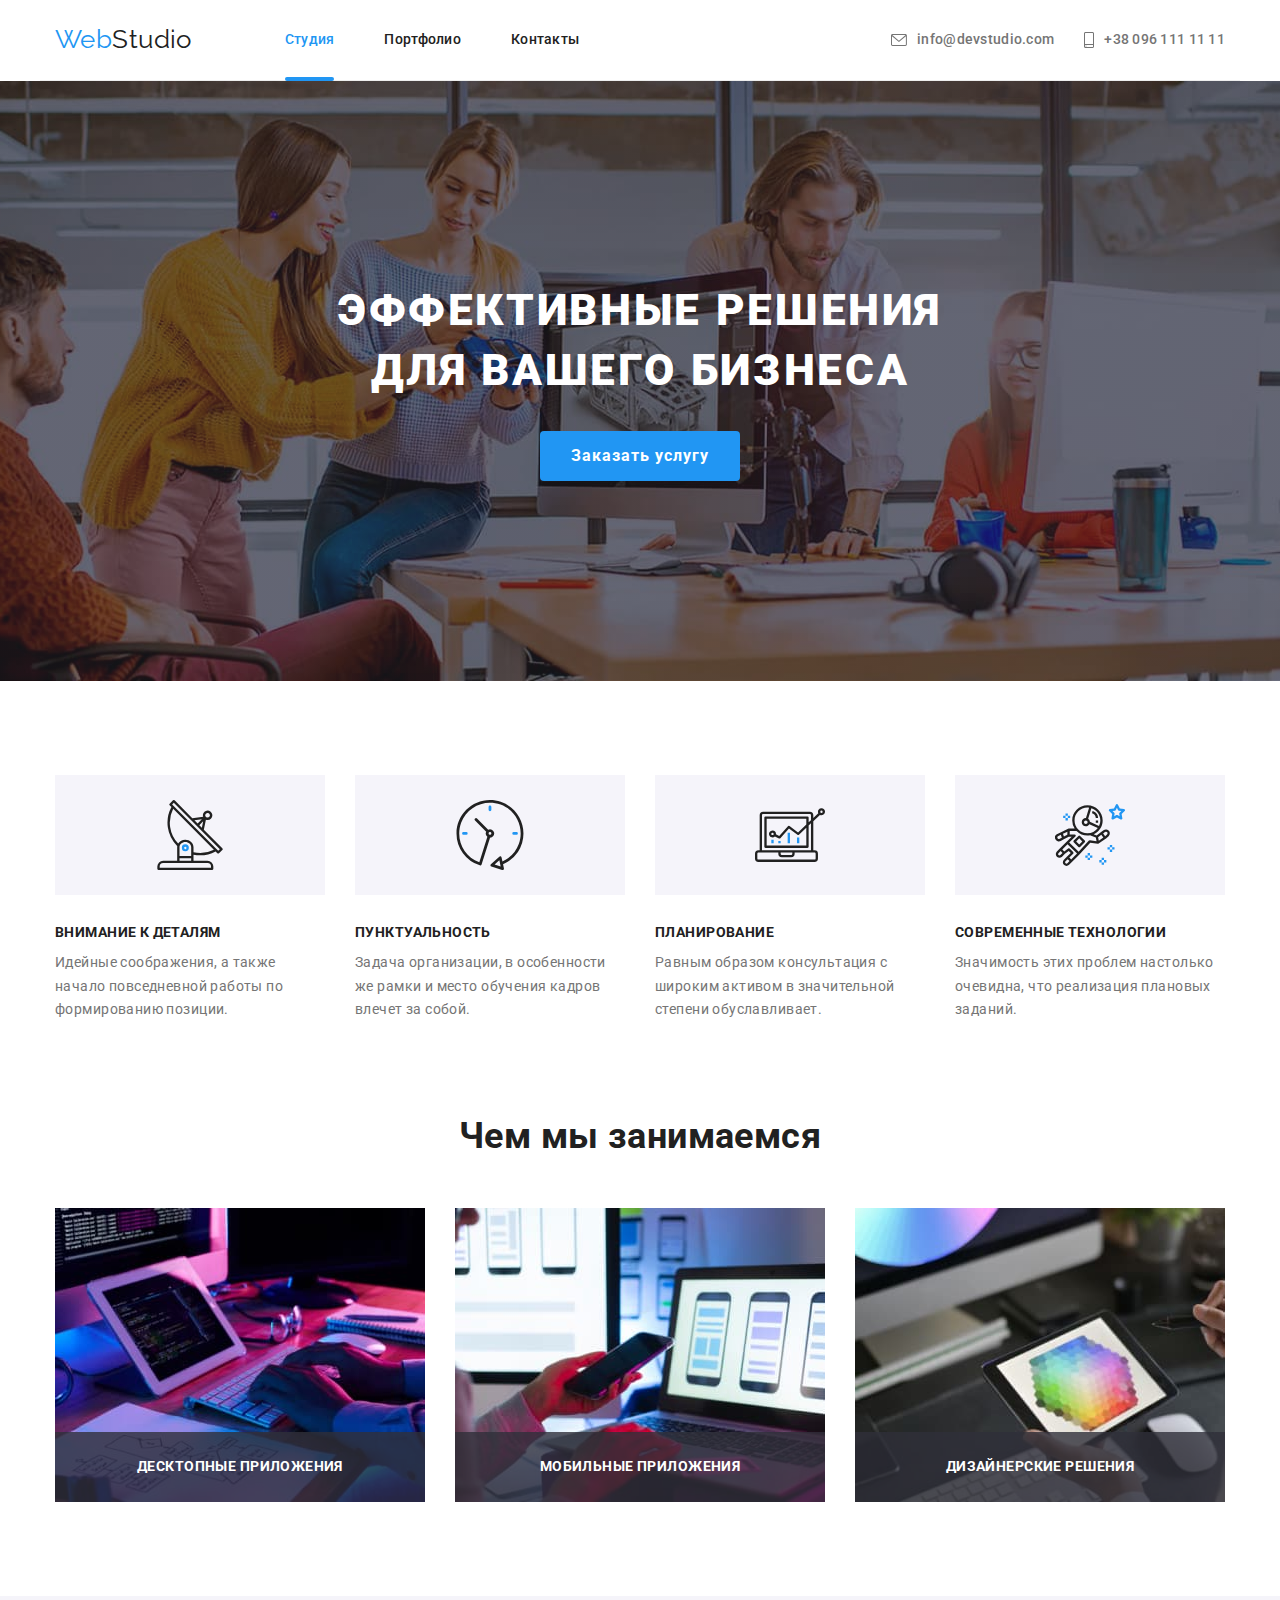
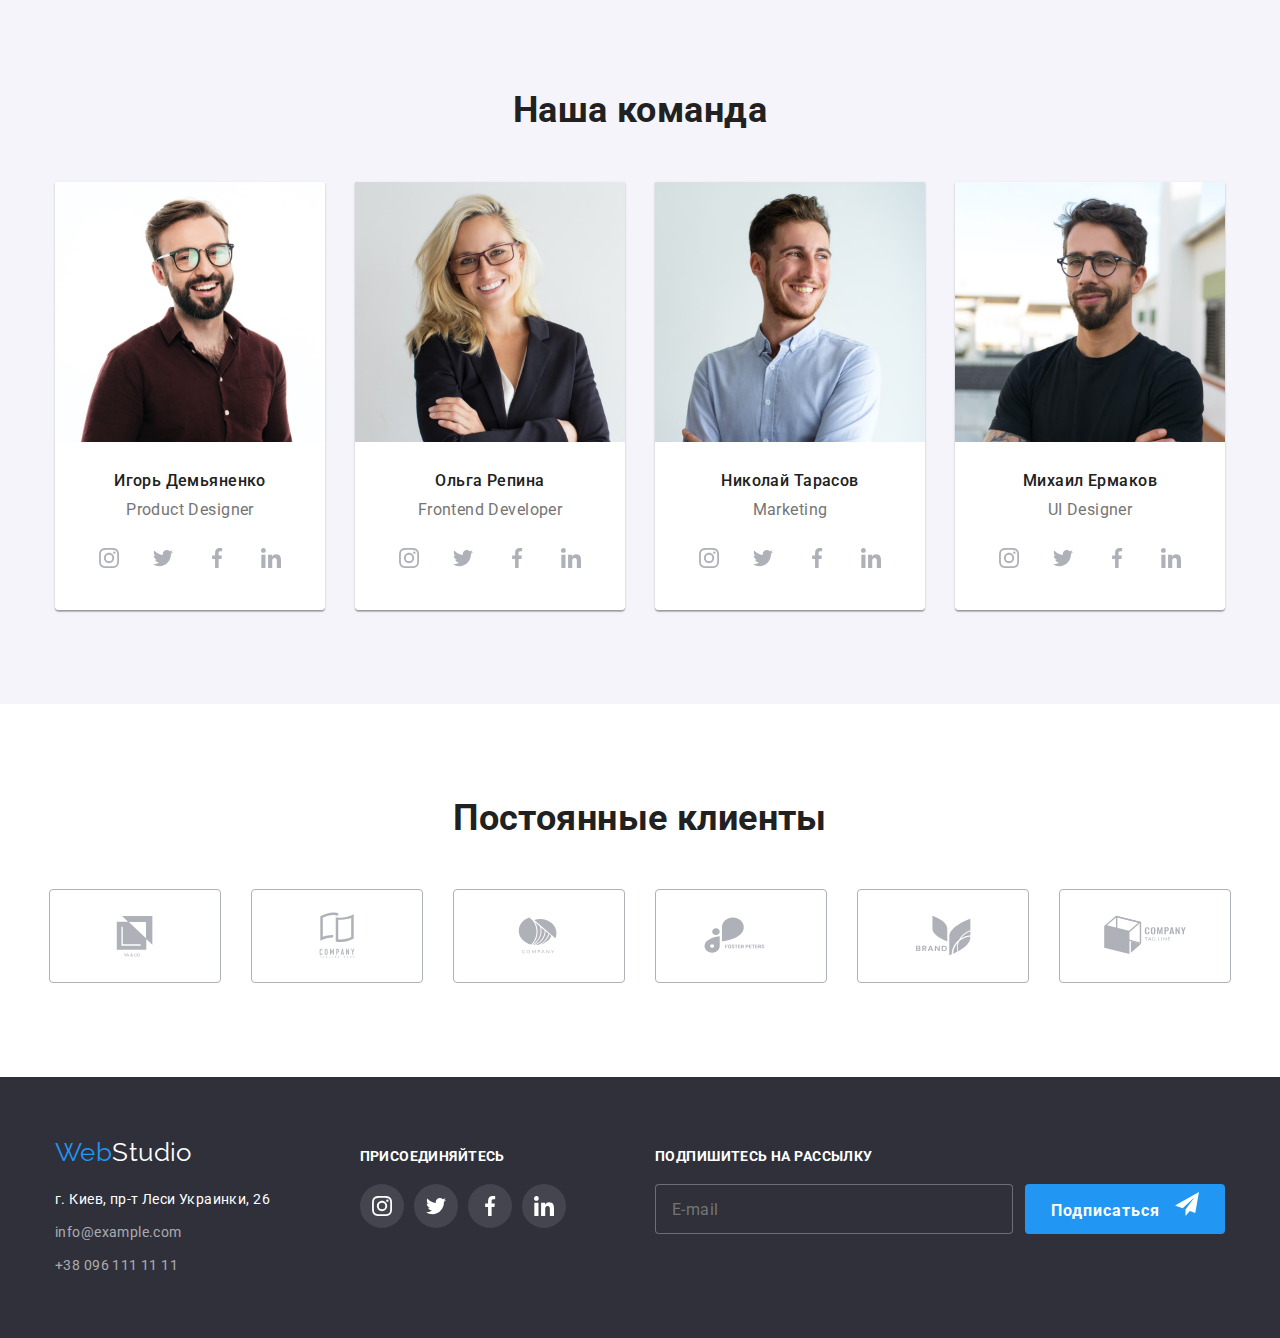
==== commit b5372c89: "исправление ошибок" ====
--- a/index.html
+++ b/index.html
@@ -22,10 +22,10 @@
   </head>
   <body>
     <header>
-      <div class="container page__header">
+      <div class="container page-header">
         <nav class="navigation">
-          <a href="./index.html" class="header__logo logo"
-            >Web<span class="header__studio">Studio </span>
+          <a href="./index.html" class="header-logo logo"
+            >Web<span class="header-logo__studio">Studio </span>
           </a>
           <ul class="nav">
             <li class="nav__item">
@@ -375,9 +375,9 @@
     </main>
     <footer class="section footer">
       <div class="container basement">
-        <div class="info">
+        <div>
           <a href="./index.html" class="logo"
-            >Web<span class="basement-studio">Studio</span>
+            >Web<span class="logo__studio">Studio</span>
           </a>
           <address>
             <ul class="info">
@@ -405,28 +405,28 @@
           <strong class="basement__title">присоединяйтесь</strong>
           <ul class="social">
             <li class="social__item">
-              <a class="social__link social__link--footer" href="#">
+              <a class="social__link social__link--grey" href="#">
                 <svg class="social__icon instagram">
                   <use href="./images/icons.svg#icon-instagram"></use>
                 </svg>
               </a>
             </li>
             <li class="social__item">
-              <a class="social__link social__link--footer" href="#">
+              <a class="social__link social__link--grey" href="#">
                 <svg class="social__icon twitter">
                   <use href="./images/icons.svg#icon-twitter"></use>
                 </svg>
               </a>
             </li>
             <li class="social__item">
-              <a class="social__link social__link--footer" href="#">
+              <a class="social__link social__link--grey" href="#">
                 <svg class="social__icon facebook">
                   <use href="./images/icons.svg#icon-facebook"></use>
                 </svg>
               </a>
             </li>
             <li class="social__item">
-              <a class="social__link social__link--footer" href="#">
+              <a class="social__link social__link--grey" href="#">
                 <svg class="social__icon linkedin">
                   <use href="./images/icons.svg#icon-linkedin"></use>
                 </svg>
@@ -507,7 +507,7 @@
             <label class="check__label">
               <input class="check__input" type="checkbox" name="checkbox" />
               Соглашаюсь с рассылкой и принимаю
-              <a class="chec__link" href="#"> Условия договора</a>
+              <a class="check__link" href="#"> Условия договора</a>
               <span class="check__icon"></span>
             </label>
           </div>
--- a/css/main.min.css
+++ b/css/main.min.css
@@ -1,2 +1,2 @@
-:root{--general-text-color: #757575;--link-hover-color: #2196f3;--tit-text-color: #212121;--white-text-color: #FFFFFF;--bcg-filtr-color: #F5F4FA;--bg-color-second: #2F303A;--background-color-hover: #188CE8;--border-color: #eeeeee;--social-network: #AFB1B8;--contact-text-color: rgba(255, 255, 255, 0.6);--social-network-bcg: rgba(255, 255, 255, 0.1);--doing-bcg: rgba(47, 48, 58, 0.8);--project-bcg: rgba(33, 150, 243, 0.9);--input-bcg: rgba(255, 255, 255, 0.3)}.visually-hidden{position:absolute;width:1px;height:1px;margin:-1px;padding:0;overflow:hidden;border:0;clip:rect(0 0 0 0)}h1,h2,h3,h4,p,ul{margin:0;padding:0}ul{list-style:none;font-style:normal}a{text-decoration:none}img{display:block;max-width:100%;height:auto}body{background-color:var(--white-text-color);font-family:Roboto, sans-serif;letter-spacing:0.03em;color:var(--general-text-color);font-size:14px}.container{margin:0 auto;width:1200px;padding-left:15px;padding-right:15px}.section{max-width:1600px;margin-left:auto;margin-right:auto;padding-top:94px;padding-bottom:94px}.title{font-weight:700;font-size:36px;line-height:1.16;text-align:center;color:var(--tit-text-color)}.page__header{display:-webkit-box;display:-ms-flexbox;display:flex;max-width:1600px;padding-top:0px;padding-bottom:0px;margin-left:auto;margin-right:auto;border-bottom:var(--border-color) solid 1px}.navigation{display:-webkit-box;display:-ms-flexbox;display:flex}.header__logo{padding-top:24px;padding-bottom:25px;margin-right:93px}.nav{display:-webkit-box;display:-ms-flexbox;display:flex}.nav__item:not(:first-child){margin-left:50px}.nav__link{display:-webkit-box;display:-ms-flexbox;display:flex;padding-top:32px;padding-bottom:32px;letter-spacing:0.02em;font-weight:500;line-height:1.14;color:var(--tit-text-color);-webkit-transition:color 250ms cubic-bezier(0.4, 0, 0.2, 1);transition:color 250ms cubic-bezier(0.4, 0, 0.2, 1)}.nav__link:hover,.nav__link:focus{color:var(--link-hover-color)}.current{color:var(--link-hover-color);position:relative}.current::after{content:"";position:absolute;bottom:-1px;left:0;width:100%;height:4px;background-color:var(--link-hover-color);border-radius:2px}.contact{display:-webkit-box;display:-ms-flexbox;display:flex;margin-left:auto}.contact__item:last-child{margin-left:30px}.contact__link{display:-webkit-box;display:-ms-flexbox;display:flex;-webkit-box-align:center;-ms-flex-align:center;align-items:center;padding-top:32px;padding-bottom:32px;letter-spacing:0.02em;font-weight:500;line-height:1.14;-webkit-transition:color 250ms cubic-bezier(0.4, 0, 0.2, 1);transition:color 250ms cubic-bezier(0.4, 0, 0.2, 1);color:var(--general-text-color)}.contact__link:hover,.contact__link:focus{color:var(--link-hover-color)}.contact__icon{fill:currentColor;margin-right:10px}.logo{font-family:Raleway, sans-serif;font-size:26px;line-height:1.19;color:var(--link-hover-color)}.header__studio{color:var(--tit-text-color)}.basement-studio{color:var(--white-text-color)}.hero{background-color:var(--bg-color-second);background-image:-webkit-gradient(linear, left top, right top, from(rgba(47,48,58,0.4)), to(rgba(47,48,58,0.4))),url("../images/bcg-img.jpg");background-image:linear-gradient(to right, rgba(47,48,58,0.4), rgba(47,48,58,0.4)),url("../images/bcg-img.jpg");background-repeat:no-repeat;background-position:center;background-size:cover;text-align:center;padding-top:200px;padding-bottom:200px;max-width:1600px}.hero__title{margin:0 auto 30px;width:696px;font-weight:900;font-size:44px;line-height:1.36;letter-spacing:0.06em;text-transform:uppercase;color:var(--white-text-color)}.backdrop{position:fixed;width:100%;height:100%;top:0;left:0;background-color:rgba(0,0,0,0.2);opacity:1;-webkit-transform:scale(1);transform:scale(1);z-index:1;-webkit-transition:visibility 250ms cubic-bezier(0.4, 0, 0.2, 1),opacity 250ms cubic-bezier(0.4, 0, 0.2, 1),-webkit-transform 250ms cubic-bezier(0.4, 0, 0.2, 1);transition:visibility 250ms cubic-bezier(0.4, 0, 0.2, 1),opacity 250ms cubic-bezier(0.4, 0, 0.2, 1),-webkit-transform 250ms cubic-bezier(0.4, 0, 0.2, 1);transition:transform 250ms cubic-bezier(0.4, 0, 0.2, 1),visibility 250ms cubic-bezier(0.4, 0, 0.2, 1),opacity 250ms cubic-bezier(0.4, 0, 0.2, 1);transition:transform 250ms cubic-bezier(0.4, 0, 0.2, 1),visibility 250ms cubic-bezier(0.4, 0, 0.2, 1),opacity 250ms cubic-bezier(0.4, 0, 0.2, 1),-webkit-transform 250ms cubic-bezier(0.4, 0, 0.2, 1)}.is-hidden{visibility:hidden;opacity:0;-webkit-transform:scale(0);transform:scale(0);pointer-events:none}.modal{position:absolute;display:block;top:50%;left:50%;-webkit-transform:translate(-50%, -50%);transform:translate(-50%, -50%);padding:40px;min-width:528px;-webkit-box-shadow:0px 1px 3px rgba(0,0,0,0.12),0px 1px 1px rgba(0,0,0,0.14),0px 2px 1px rgba(0,0,0,0.2);box-shadow:0px 1px 3px rgba(0,0,0,0.12),0px 1px 1px rgba(0,0,0,0.14),0px 2px 1px rgba(0,0,0,0.2);border-radius:4px;background-color:var(--white-text-color)}.modal__close{position:absolute;padding:0;right:8px;top:8px;width:30px;height:30px;cursor:pointer;background-color:var(--white-text-color);border:1px solid rgba(0,0,0,0.1);border-radius:50%}.modal__icon{width:11px;height:11px;fill:black;-webkit-transition:fill 250ms cubic-bezier(0.4, 0, 0.2, 1);transition:fill 250ms cubic-bezier(0.4, 0, 0.2, 1)}.modal__close:hover .modal__icon,.modal__close:focus .modal__icon{fill:var(--link-hover-color)}.form__header{display:block;padding-left:4px;font-weight:700;font-size:20px;line-height:1.15;color:var(--tit-text-color)}.form__field{display:block;position:relative}.form__input{width:100%;padding-top:12px;padding-bottom:12px;padding-left:42px;margin-top:4px;border:1px solid rgba(33,33,33,0.2);border-radius:4px}.form__input:focus{border:1px solid var(--link-hover-color);outline:var(--link-hover-color);cursor:pointer}.form__label{display:block;margin-top:10px;font-size:12px;line-height:1.16;letter-spacing:0.01em}.form__icon{fill:var(--tit-text-color);position:absolute;top:29px;left:15px;width:18px;height:18px}.form__input:focus+.form__icon{fill:var(--link-hover-color)}.form__input--comment{display:block;padding-left:16px;padding-right:16px;resize:none;height:120px}.form__input--comment::-webkit-input-placeholder{font-size:12px;line-height:1.16;letter-spacing:0.01em;color:rgba(117,117,117,0.5)}.form__input--comment:-ms-input-placeholder{font-size:12px;line-height:1.16;letter-spacing:0.01em;color:rgba(117,117,117,0.5)}.form__input--comment::-ms-input-placeholder{font-size:12px;line-height:1.16;letter-spacing:0.01em;color:rgba(117,117,117,0.5)}.form__input--comment::placeholder{font-size:12px;line-height:1.16;letter-spacing:0.01em;color:rgba(117,117,117,0.5)}.check{position:relative;display:-webkit-box;display:-ms-flexbox;display:flex;margin-top:20px;margin-bottom:30px}.check__label{line-height:1.71;margin-left:30px}.chec__link{color:var(--link-hover-color);text-decoration:underline}.check__input{position:absolute;width:1px;height:1px;margin:-1px;padding:0;overflow:hidden;border:0;clip:rect(0 0 0 0)}.check__icon{position:absolute;display:block;width:16px;height:15px;top:4px;left:9px;background-size:cover;background-position:center;background-origin:border-box;background-image:url(../images/border.svg);-webkit-transition:background-image 250ms cubic-bezier(0.4, 0, 0.2, 1);transition:background-image 250ms cubic-bezier(0.4, 0, 0.2, 1)}.check__input:checked ~ .check__icon{border-color:transparent;background-image:url(../images/check1.svg)}.peculiarities{padding-bottom:0}.peculiarities{display:-webkit-box;display:-ms-flexbox;display:flex;-webkit-box-pack:center;-ms-flex-pack:center;justify-content:center}.peculiarities__title{margin-top:30px;margin-bottom:10px;font-weight:700;line-height:1.14;font-size:14px;text-transform:uppercase;color:var(--tit-text-color)}.peculiarities__item:not(:last-child){margin-right:30px}.peculiarities__box{display:-webkit-box;display:-ms-flexbox;display:flex;-webkit-box-align:center;-ms-flex-align:center;align-items:center;-webkit-box-pack:center;-ms-flex-pack:center;justify-content:center;height:120px;background-color:var(--bcg-filtr-color)}.peculiarities__par{line-height:1.71}.doing{display:-webkit-box;display:-ms-flexbox;display:flex;margin-top:50px}.doing__item{display:-webkit-box;display:-ms-flexbox;display:flex}.doing__item:not(:last-child){margin-right:30px}.doing__thumb{position:relative}.doing__caption{position:absolute;bottom:0;width:100%;height:70px;background-color:var(--doing-bcg);padding-top:27px}.doing__name{font-weight:700;font-size:14px;line-height:1.14;text-align:center;text-transform:uppercase;color:var(--white-text-color)}.team{background-color:var(--bcg-filtr-color)}.employee{display:-webkit-box;display:-ms-flexbox;display:flex;-ms-flex-wrap:wrap;flex-wrap:wrap;margin-top:50px}.employee__name,.employee__position{font-size:16px;line-height:1.18;text-align:center}.employee__name{margin-bottom:10px;font-weight:500;color:var(--tit-text-color)}.employee__item:not(:last-child){margin-right:30px}.employee__item{-webkit-box-shadow:0px 1px 3px rgba(0,0,0,0.12),0px 1px 1px rgba(0,0,0,0.14),0px 2px 1px rgba(0,0,0,0.2);box-shadow:0px 1px 3px rgba(0,0,0,0.12),0px 1px 1px rgba(0,0,0,0.14),0px 2px 1px rgba(0,0,0,0.2)}.employee__caption{background-color:var(--white-text-color);padding-top:30px;padding-bottom:30px;border-radius:0px 0px 4px 4px;border-right:var(--border-color) solid 1px;border-bottom:var(--border-color) solid 1px;border-left:var(--border-color) solid 1px}.employee__position{margin-bottom:16px}.client{display:-webkit-box;display:-ms-flexbox;display:flex;-webkit-box-pack:center;-ms-flex-pack:center;justify-content:center;margin-top:50px}.client__link{display:-webkit-box;display:-ms-flexbox;display:flex;border-radius:4px;border:1px solid var(--social-network);color:var(--social-network);-webkit-transition:color 250ms cubic-bezier(0.4, 0, 0.2, 1),border 250ms cubic-bezier(0.4, 0, 0.2, 1);transition:color 250ms cubic-bezier(0.4, 0, 0.2, 1),border 250ms cubic-bezier(0.4, 0, 0.2, 1)}.client__link:hover,.client__link:focus{border:1px solid var(--link-hover-color);color:var(--link-hover-color)}.client__item:not(:last-child){margin-right:30px}.client__icon{fill:currentColor;width:170px;height:92px}.filtr{display:-webkit-box;display:-ms-flexbox;display:flex;-webkit-box-pack:center;-ms-flex-pack:center;justify-content:center;margin-bottom:50px}.filtr__item:not(:last-child){margin-right:8px}.filtr__button{padding:6px 22px;border-radius:4px;border:none;cursor:pointer;font-family:Roboto, sans-serif;font-weight:500;font-size:16px;line-height:1.62;letter-spacing:0.03em;background-color:var(--bcg-filtr-color);color:var(--tit-text-color);-webkit-transition:color 250ms cubic-bezier(0.4, 0, 0.2, 1),background-color 250ms cubic-bezier(0.4, 0, 0.2, 1),-webkit-box-shadow 250ms cubic-bezier(0.4, 0, 0.2, 1);transition:color 250ms cubic-bezier(0.4, 0, 0.2, 1),background-color 250ms cubic-bezier(0.4, 0, 0.2, 1),-webkit-box-shadow 250ms cubic-bezier(0.4, 0, 0.2, 1);transition:color 250ms cubic-bezier(0.4, 0, 0.2, 1),background-color 250ms cubic-bezier(0.4, 0, 0.2, 1),box-shadow 250ms cubic-bezier(0.4, 0, 0.2, 1);transition:color 250ms cubic-bezier(0.4, 0, 0.2, 1),background-color 250ms cubic-bezier(0.4, 0, 0.2, 1),box-shadow 250ms cubic-bezier(0.4, 0, 0.2, 1),-webkit-box-shadow 250ms cubic-bezier(0.4, 0, 0.2, 1)}.filtr__button:hover,.filtr__button:focus{background-color:var(--link-hover-color);color:var(--white-text-color);-webkit-box-shadow:0px 3px 1px rgba(0,0,0,0.1),0px 1px 2px rgba(0,0,0,0.08),0px 2px 2px rgba(0,0,0,0.12);box-shadow:0px 3px 1px rgba(0,0,0,0.1),0px 1px 2px rgba(0,0,0,0.08),0px 2px 2px rgba(0,0,0,0.12)}.project{display:-webkit-box;display:-ms-flexbox;display:flex;-ms-flex-wrap:wrap;flex-wrap:wrap;margin-left:-30px;margin-top:-30px}.project__item{margin-left:30px;margin-top:30px}.project__name{margin-bottom:4px;font-weight:700;font-size:18px;line-height:2;letter-spacing:0.06em;color:var(--tit-text-color)}.project__product{font-size:16px;line-height:1.88;color:var(--general-text-color)}.project__title{padding:20px 24px;border-left:var(--border-color) solid 1px;border-right:var(--border-color) solid 1px;border-bottom:var(--border-color) solid 1px}.project__link{display:block;-webkit-transition:-webkit-box-shadow 250ms cubic-bezier(0.4, 0, 0.2, 1);transition:-webkit-box-shadow 250ms cubic-bezier(0.4, 0, 0.2, 1);transition:box-shadow 250ms cubic-bezier(0.4, 0, 0.2, 1);transition:box-shadow 250ms cubic-bezier(0.4, 0, 0.2, 1), -webkit-box-shadow 250ms cubic-bezier(0.4, 0, 0.2, 1)}.project__link:hover,.project__link:focus{-webkit-box-shadow:0px 1px 1px rgba(0,0,0,0.12),0px 4px 4px rgba(0,0,0,0.06),1px 4px 6px rgba(0,0,0,0.16);box-shadow:0px 1px 1px rgba(0,0,0,0.12),0px 4px 4px rgba(0,0,0,0.06),1px 4px 6px rgba(0,0,0,0.16)}.project__thumb{position:relative;overflow:hidden}.project__back{position:absolute;padding:63px 24px;top:0;background-color:var(--project-bcg);color:var(--white-text-color);font-size:18px;line-height:1.56;-webkit-transition:-webkit-transform 500ms cubic-bezier(0.4, 0, 0.2, 1);transition:-webkit-transform 500ms cubic-bezier(0.4, 0, 0.2, 1);transition:transform 500ms cubic-bezier(0.4, 0, 0.2, 1);transition:transform 500ms cubic-bezier(0.4, 0, 0.2, 1), -webkit-transform 500ms cubic-bezier(0.4, 0, 0.2, 1);-webkit-transform:translateY(100%);transform:translateY(100%)}.project__link:hover .project__back,.project__link:focus .project__back{-webkit-transform:translateY(0);transform:translateY(0)}.footer{background-color:var(--bg-color-second);padding-top:60px;padding-bottom:60px}.basement{display:-webkit-box;display:-ms-flexbox;display:flex;-webkit-box-align:baseline;-ms-flex-align:baseline;align-items:baseline}.basement__title{display:block;margin-bottom:20px;font-weight:700;line-height:16px;text-transform:uppercase;color:var(--white-text-color)}.info{margin-top:20px;line-height:1.71}.info__link{color:var(--white-text-color)}.info__item:not(:first-child){margin-top:9px}.info__contact{color:var(--contact-text-color);-webkit-transition:color 250ms cubic-bezier(0.4, 0, 0.2, 1);transition:color 250ms cubic-bezier(0.4, 0, 0.2, 1)}.info__contact:hover,.info__contact:focus{color:var(--link-hover-color)}.connect{margin-left:auto}.subscribe{margin-left:auto}.subscribe__form{display:-webkit-box;display:-ms-flexbox;display:flex}.subscribe__input{padding:0 16px;margin-right:12px;width:358px;height:50px;border-radius:4px;border:1px solid var(--input-bcg);color:var(--contact-text-color);font-family:'Roboto';font-size:16px;line-height:1.25;letter-spacing:0.03em;background-color:var(--bg-color-second)}.subscribe__input:focus{border:1px solid var(--link-hover-color);outline:var(--link-hover-color);cursor:pointer}.subscribe__send{margin-left:10px;width:24px;height:24px;fill:var(--white-text-color)}.button{width:200px;height:50px;border-radius:4px;border:none;cursor:pointer;font-weight:700;font-size:16px;line-height:1.88;letter-spacing:0.06em;color:var(--white-text-color);background-color:var(--link-hover-color)}.button__order{-webkit-transition:background-color 250ms cubic-bezier(0.4, 0, 0.2, 1);transition:background-color 250ms cubic-bezier(0.4, 0, 0.2, 1)}.button__order:hover,.button__order:focus{background-color:var(--background-color-hover)}.button__submit{display:block;margin:0 auto}.subscribe__button{display:-webkit-box;display:-ms-flexbox;display:flex;padding:10px 28px}.social{display:-webkit-box;display:-ms-flexbox;display:flex;-webkit-box-pack:center;-ms-flex-pack:center;justify-content:center}.social__icon{width:20px;height:20px}.social__item:not(:last-child){margin-right:10px}.social__link{display:-webkit-box;display:-ms-flexbox;display:flex;-webkit-box-pack:center;-ms-flex-pack:center;justify-content:center;-webkit-box-align:center;-ms-flex-align:center;align-items:center;width:44px;height:44px;border-radius:50%;fill:var(--social-network);-webkit-transition:fill 250ms cubic-bezier(0.4, 0, 0.2, 1),background-color 250ms cubic-bezier(0.4, 0, 0.2, 1);transition:fill 250ms cubic-bezier(0.4, 0, 0.2, 1),background-color 250ms cubic-bezier(0.4, 0, 0.2, 1)}.social__link:hover,.social__link:focus{fill:var(--white-text-color);background-color:var(--link-hover-color)}.social__link--footer{fill:var(--white-text-color);background-color:var(--social-network-bcg);-webkit-transition:background-color 250ms cubic-bezier(0.4, 0, 0.2, 1);transition:background-color 250ms cubic-bezier(0.4, 0, 0.2, 1)}
+.visually-hidden{position:absolute;width:1px;height:1px;margin:-1px;padding:0;overflow:hidden;border:0;clip:rect(0 0 0 0)}h1,h2,h3,h4,p,ul{margin:0;padding:0}ul{list-style:none;font-style:normal}a{text-decoration:none}img{display:block;max-width:100%;height:auto}body{background-color:#fff;font-family:Roboto, sans-serif;letter-spacing:0.03em;color:#757575;font-size:14px}.container{margin:0 auto;width:1200px;padding-left:15px;padding-right:15px}.section{max-width:1600px;margin:0 auto;padding-top:94px;padding-bottom:94px}.title{font-weight:700;font-size:36px;line-height:1.16;text-align:center;color:#212121}.page-header{display:-webkit-box;display:-ms-flexbox;display:flex;max-width:1600px;padding-top:0px;padding-bottom:0px;margin:0 auto;border-bottom:#eee solid 1px}.navigation{display:-webkit-box;display:-ms-flexbox;display:flex}.header-logo{padding-top:24px;padding-bottom:25px;margin-right:93px}.nav{display:-webkit-box;display:-ms-flexbox;display:flex}.nav__item:not(:first-child){margin-left:50px}.nav__link{display:-webkit-box;display:-ms-flexbox;display:flex;padding-top:32px;padding-bottom:32px;letter-spacing:0.02em;font-weight:500;line-height:1.14;color:#212121;-webkit-transition:color 250ms cubic-bezier(0.4, 0, 0.2, 1);transition:color 250ms cubic-bezier(0.4, 0, 0.2, 1)}.nav__link:hover,.nav__link:focus{color:#2196f3}.current{position:relative;color:#2196f3}.current::after{content:"";position:absolute;bottom:-1px;left:0;width:100%;height:4px;background-color:#2196f3;border-radius:2px}.contact{display:-webkit-box;display:-ms-flexbox;display:flex;margin-left:auto}.contact__item:last-child{margin-left:30px}.contact__link{display:-webkit-box;display:-ms-flexbox;display:flex;-webkit-box-align:center;-ms-flex-align:center;align-items:center;padding-top:32px;padding-bottom:32px;letter-spacing:0.02em;font-weight:500;line-height:1.14;-webkit-transition:color 250ms cubic-bezier(0.4, 0, 0.2, 1);transition:color 250ms cubic-bezier(0.4, 0, 0.2, 1);color:#757575}.contact__link:hover,.contact__link:focus{color:#2196f3}.contact__icon{fill:currentColor;margin-right:10px}.logo{font-family:Raleway, sans-serif;font-size:26px;line-height:1.19;color:#2196f3}.header-logo__studio{color:#212121}.logo__studio{color:#fff}.hero{text-align:center;padding-top:200px;padding-bottom:200px;max-width:1600px;background-color:#2F303A;background-image:-webkit-gradient(linear, left top, right top, from(rgba(47,48,58,0.4)), to(rgba(47,48,58,0.4))),url("../images/bcg-img.jpg");background-image:linear-gradient(to right, rgba(47,48,58,0.4), rgba(47,48,58,0.4)),url("../images/bcg-img.jpg");background-repeat:no-repeat;background-position:center;background-size:cover}.hero__title{margin:0 auto;margin-bottom:30px;width:696px;font-weight:900;font-size:44px;line-height:1.36;letter-spacing:0.06em;text-transform:uppercase;color:#fff}.backdrop{position:fixed;width:100%;height:100%;top:0;left:0;background-color:rgba(0,0,0,0.2);opacity:1;-webkit-transform:scale(1);transform:scale(1);z-index:1;-webkit-transition:visibility 250ms cubic-bezier(0.4, 0, 0.2, 1),opacity 250ms cubic-bezier(0.4, 0, 0.2, 1),-webkit-transform 250ms cubic-bezier(0.4, 0, 0.2, 1);transition:visibility 250ms cubic-bezier(0.4, 0, 0.2, 1),opacity 250ms cubic-bezier(0.4, 0, 0.2, 1),-webkit-transform 250ms cubic-bezier(0.4, 0, 0.2, 1);transition:transform 250ms cubic-bezier(0.4, 0, 0.2, 1),visibility 250ms cubic-bezier(0.4, 0, 0.2, 1),opacity 250ms cubic-bezier(0.4, 0, 0.2, 1);transition:transform 250ms cubic-bezier(0.4, 0, 0.2, 1),visibility 250ms cubic-bezier(0.4, 0, 0.2, 1),opacity 250ms cubic-bezier(0.4, 0, 0.2, 1),-webkit-transform 250ms cubic-bezier(0.4, 0, 0.2, 1)}.is-hidden{visibility:hidden;opacity:0;-webkit-transform:scale(0);transform:scale(0);pointer-events:none}.modal{position:absolute;display:block;top:50%;left:50%;-webkit-transform:translate(-50%, -50%);transform:translate(-50%, -50%);padding:40px;min-width:528px;-webkit-box-shadow:0px 1px 3px rgba(0,0,0,0.12),0px 1px 1px rgba(0,0,0,0.14),0px 2px 1px rgba(0,0,0,0.2);box-shadow:0px 1px 3px rgba(0,0,0,0.12),0px 1px 1px rgba(0,0,0,0.14),0px 2px 1px rgba(0,0,0,0.2);border-radius:4px;background-color:#fff}.modal__close{position:absolute;padding:0;right:8px;top:8px;width:30px;height:30px;cursor:pointer;background-color:#fff;border:1px solid rgba(0,0,0,0.1);border-radius:50%}.modal__close:hover .modal__icon,.modal__close:focus .modal__icon{fill:#2196f3}.modal__icon{width:11px;height:11px;fill:black;-webkit-transition:fill 250ms cubic-bezier(0.4, 0, 0.2, 1);transition:fill 250ms cubic-bezier(0.4, 0, 0.2, 1)}.form__header{display:block;padding-left:4px;font-weight:700;font-size:20px;line-height:1.15;color:#212121}.form__field{display:block;position:relative}.form__input{width:100%;padding-top:12px;padding-bottom:12px;padding-left:42px;margin-top:4px;border:1px solid rgba(33,33,33,0.2);border-radius:4px}.form__input:focus{border:1px solid #2196f3;outline:#2196f3;cursor:pointer}.form__input:focus+.form__icon{fill:#2196f3}.form__label{display:block;margin-top:10px;font-size:12px;line-height:1.16;letter-spacing:0.01em}.form__icon{fill:#212121;position:absolute;top:29px;left:15px;width:18px;height:18px}.form__input--comment{display:block;padding-left:16px;padding-right:16px;resize:none;height:120px}.form__input--comment::-webkit-input-placeholder{font-size:12px;line-height:1.16;letter-spacing:0.01em;color:rgba(117,117,117,0.5)}.form__input--comment:-ms-input-placeholder{font-size:12px;line-height:1.16;letter-spacing:0.01em;color:rgba(117,117,117,0.5)}.form__input--comment::-ms-input-placeholder{font-size:12px;line-height:1.16;letter-spacing:0.01em;color:rgba(117,117,117,0.5)}.form__input--comment::placeholder{font-size:12px;line-height:1.16;letter-spacing:0.01em;color:rgba(117,117,117,0.5)}.check{position:relative;display:-webkit-box;display:-ms-flexbox;display:flex;margin-top:20px;margin-bottom:30px}.check__label{line-height:1.71;margin-left:30px}.check__link{color:#2196f3;text-decoration:underline}.check__input{position:absolute;width:1px;height:1px;margin:-1px;padding:0;overflow:hidden;border:0;clip:rect(0 0 0 0)}.check__input:checked ~ .check__icon{border-color:transparent;background-image:url(../images/check1.svg)}.check__icon{position:absolute;display:block;width:16px;height:15px;top:4px;left:9px;background-size:cover;background-position:center;background-origin:border-box;background-image:url(../images/border.svg);-webkit-transition:background-image 250ms cubic-bezier(0.4, 0, 0.2, 1);transition:background-image 250ms cubic-bezier(0.4, 0, 0.2, 1)}.peculiarities{display:-webkit-box;display:-ms-flexbox;display:flex;padding-bottom:0;-webkit-box-pack:center;-ms-flex-pack:center;justify-content:center}.peculiarities__title{margin-top:30px;margin-bottom:10px;font-weight:700;line-height:1.14;font-size:14px;text-transform:uppercase;color:#212121}.peculiarities__item:not(:last-child){margin-right:30px}.peculiarities__box{display:-webkit-box;display:-ms-flexbox;display:flex;-webkit-box-align:center;-ms-flex-align:center;align-items:center;-webkit-box-pack:center;-ms-flex-pack:center;justify-content:center;width:270px;height:120px;background-color:#F5F4FA}.peculiarities__par{line-height:1.71}.doing{display:-webkit-box;display:-ms-flexbox;display:flex;margin-top:50px}.doing__item{display:-webkit-box;display:-ms-flexbox;display:flex}.doing__item:not(:last-child){margin-right:30px}.doing__thumb{position:relative}.doing__caption{position:absolute;display:-webkit-box;display:-ms-flexbox;display:flex;-webkit-box-pack:center;-ms-flex-pack:center;justify-content:center;-webkit-box-align:center;-ms-flex-align:center;align-items:center;bottom:0;width:100%;height:70px;background-color:rgba(47,48,58,0.8)}.doing__name{font-weight:700;font-size:14px;line-height:1.14;text-transform:uppercase;color:#fff}.team{background-color:#F5F4FA}.employee{display:-webkit-box;display:-ms-flexbox;display:flex;-ms-flex-wrap:wrap;flex-wrap:wrap;margin-top:50px}.employee__name,.employee__position{font-size:16px;line-height:1.18;text-align:center}.employee__name{margin-bottom:10px;font-weight:500;color:#212121}.employee__item{border-radius:0px 0px 4px 4px;-webkit-box-shadow:0px 1px 3px rgba(0,0,0,0.12),0px 1px 1px rgba(0,0,0,0.14),0px 2px 1px rgba(0,0,0,0.2);box-shadow:0px 1px 3px rgba(0,0,0,0.12),0px 1px 1px rgba(0,0,0,0.14),0px 2px 1px rgba(0,0,0,0.2)}.employee__item:not(:last-child){margin-right:30px}.employee__caption{background-color:#fff;padding-top:30px;padding-bottom:30px;border-radius:0px 0px 4px 4px}.employee__position{margin-bottom:16px}.client{display:-webkit-box;display:-ms-flexbox;display:flex;-webkit-box-pack:center;-ms-flex-pack:center;justify-content:center;margin-top:50px}.client__link{display:-webkit-box;display:-ms-flexbox;display:flex;border:1px solid #AFB1B8;border-radius:4px;color:#AFB1B8;-webkit-transition:color 250ms cubic-bezier(0.4, 0, 0.2, 1),border 250ms cubic-bezier(0.4, 0, 0.2, 1);transition:color 250ms cubic-bezier(0.4, 0, 0.2, 1),border 250ms cubic-bezier(0.4, 0, 0.2, 1)}.client__link:hover,.client__link:focus{border:1px solid #2196f3;color:#2196f3}.client__item:not(:last-child){margin-right:30px}.client__icon{fill:currentColor;width:170px;height:92px}.filtr{display:-webkit-box;display:-ms-flexbox;display:flex;-webkit-box-pack:center;-ms-flex-pack:center;justify-content:center;margin-bottom:50px}.filtr__item:not(:last-child){margin-right:8px}.filtr__button{padding:6px 22px;border-radius:4px;border:none;cursor:pointer;font-family:Roboto, sans-serif;font-weight:500;font-size:16px;line-height:1.62;letter-spacing:0.03em;background-color:#F5F4FA;color:#212121;-webkit-transition:color 250ms cubic-bezier(0.4, 0, 0.2, 1),background-color 250ms cubic-bezier(0.4, 0, 0.2, 1),-webkit-box-shadow 250ms cubic-bezier(0.4, 0, 0.2, 1);transition:color 250ms cubic-bezier(0.4, 0, 0.2, 1),background-color 250ms cubic-bezier(0.4, 0, 0.2, 1),-webkit-box-shadow 250ms cubic-bezier(0.4, 0, 0.2, 1);transition:color 250ms cubic-bezier(0.4, 0, 0.2, 1),background-color 250ms cubic-bezier(0.4, 0, 0.2, 1),box-shadow 250ms cubic-bezier(0.4, 0, 0.2, 1);transition:color 250ms cubic-bezier(0.4, 0, 0.2, 1),background-color 250ms cubic-bezier(0.4, 0, 0.2, 1),box-shadow 250ms cubic-bezier(0.4, 0, 0.2, 1),-webkit-box-shadow 250ms cubic-bezier(0.4, 0, 0.2, 1)}.filtr__button:hover,.filtr__button:focus{background-color:#2196f3;color:#fff;-webkit-box-shadow:0px 3px 1px rgba(0,0,0,0.1),0px 1px 2px rgba(0,0,0,0.08),0px 2px 2px rgba(0,0,0,0.12);box-shadow:0px 3px 1px rgba(0,0,0,0.1),0px 1px 2px rgba(0,0,0,0.08),0px 2px 2px rgba(0,0,0,0.12)}.project{display:-webkit-box;display:-ms-flexbox;display:flex;-ms-flex-wrap:wrap;flex-wrap:wrap;margin-left:-30px;margin-top:-30px}.project__item{margin-left:30px;margin-top:30px}.project__name{margin-bottom:4px;font-weight:700;font-size:18px;line-height:2;letter-spacing:0.06em;color:#212121}.project__product{font-size:16px;line-height:1.88;color:#757575}.project__title{padding:20px 24px;border-left:#eee solid 1px;border-right:#eee solid 1px;border-bottom:#eee solid 1px}.project__link{display:block;-webkit-transition:-webkit-box-shadow 250ms cubic-bezier(0.4, 0, 0.2, 1);transition:-webkit-box-shadow 250ms cubic-bezier(0.4, 0, 0.2, 1);transition:box-shadow 250ms cubic-bezier(0.4, 0, 0.2, 1);transition:box-shadow 250ms cubic-bezier(0.4, 0, 0.2, 1), -webkit-box-shadow 250ms cubic-bezier(0.4, 0, 0.2, 1)}.project__link:hover,.project__link:focus{-webkit-box-shadow:0px 1px 1px rgba(0,0,0,0.12),0px 4px 4px rgba(0,0,0,0.06),1px 4px 6px rgba(0,0,0,0.16);box-shadow:0px 1px 1px rgba(0,0,0,0.12),0px 4px 4px rgba(0,0,0,0.06),1px 4px 6px rgba(0,0,0,0.16)}.project__link:hover .project__back,.project__link:focus .project__back{-webkit-transform:translateY(0);transform:translateY(0)}.project__thumb{position:relative;overflow:hidden}.project__back{position:absolute;padding:63px 24px;top:0;background-color:rgba(33,150,243,0.9);color:#fff;font-size:18px;line-height:1.56;-webkit-transition:-webkit-transform 500ms cubic-bezier(0.4, 0, 0.2, 1);transition:-webkit-transform 500ms cubic-bezier(0.4, 0, 0.2, 1);transition:transform 500ms cubic-bezier(0.4, 0, 0.2, 1);transition:transform 500ms cubic-bezier(0.4, 0, 0.2, 1), -webkit-transform 500ms cubic-bezier(0.4, 0, 0.2, 1);-webkit-transform:translateY(100%);transform:translateY(100%)}.footer{background-color:#2F303A;padding-top:60px;padding-bottom:60px}.basement{display:-webkit-box;display:-ms-flexbox;display:flex;-webkit-box-align:baseline;-ms-flex-align:baseline;align-items:baseline}.basement__title{display:block;margin-bottom:20px;font-weight:700;line-height:16px;text-transform:uppercase;color:#fff}.info{margin-top:20px;line-height:1.71}.info__link{color:#fff}.info__item:not(:first-child){margin-top:9px}.info__contact{color:rgba(255,255,255,0.6);-webkit-transition:color 250ms cubic-bezier(0.4, 0, 0.2, 1);transition:color 250ms cubic-bezier(0.4, 0, 0.2, 1)}.info__contact:hover,.info__contact:focus{color:#2196f3}.connect{margin-left:auto}.subscribe{margin-left:auto}.subscribe__form{display:-webkit-box;display:-ms-flexbox;display:flex}.subscribe__input{padding:0 16px;margin-right:12px;width:358px;height:50px;border-radius:4px;border:1px solid rgba(255,255,255,0.3);color:rgba(255,255,255,0.6);font-family:'Roboto';font-size:16px;line-height:1.25;letter-spacing:0.03em;background-color:#2F303A}.subscribe__input:focus{border:1px solid #2196f3;outline:#2196f3;cursor:pointer}.subscribe__send{margin-left:10px;width:24px;height:24px;fill:#fff}.button{width:200px;height:50px;border-radius:4px;border:none;cursor:pointer;font-weight:700;font-size:16px;line-height:1.88;letter-spacing:0.06em;color:#fff;background-color:#2196f3}.button__order{-webkit-transition:background-color 250ms cubic-bezier(0.4, 0, 0.2, 1);transition:background-color 250ms cubic-bezier(0.4, 0, 0.2, 1)}.button__order:hover,.button__order:focus{background-color:#188CE8}.button__submit{display:block;margin:0 auto;-webkit-transition:background-color 250ms cubic-bezier(0.4, 0, 0.2, 1);transition:background-color 250ms cubic-bezier(0.4, 0, 0.2, 1)}.button__submit:hover,.button__submit:focus{background-color:#188CE8}.button__button{display:-webkit-box;display:-ms-flexbox;display:flex;padding:10px 28px;-webkit-transition:background-color 250ms cubic-bezier(0.4, 0, 0.2, 1);transition:background-color 250ms cubic-bezier(0.4, 0, 0.2, 1)}.button__button:hover,.button__button:focus{background-color:#188CE8}.social{display:-webkit-box;display:-ms-flexbox;display:flex;-webkit-box-pack:center;-ms-flex-pack:center;justify-content:center}.social__icon{width:20px;height:20px}.social__item:not(:last-child){margin-right:10px}.social__link{display:-webkit-box;display:-ms-flexbox;display:flex;-webkit-box-pack:center;-ms-flex-pack:center;justify-content:center;-webkit-box-align:center;-ms-flex-align:center;align-items:center;width:44px;height:44px;border-radius:50%;fill:#AFB1B8;-webkit-transition:fill 250ms cubic-bezier(0.4, 0, 0.2, 1),background-color 250ms cubic-bezier(0.4, 0, 0.2, 1);transition:fill 250ms cubic-bezier(0.4, 0, 0.2, 1),background-color 250ms cubic-bezier(0.4, 0, 0.2, 1)}.social__link:hover,.social__link:focus{fill:#fff;background-color:#2196f3}.social__link--grey{fill:#fff;background-color:rgba(255,255,255,0.1)}
 /*# sourceMappingURL=main.min.css.map */